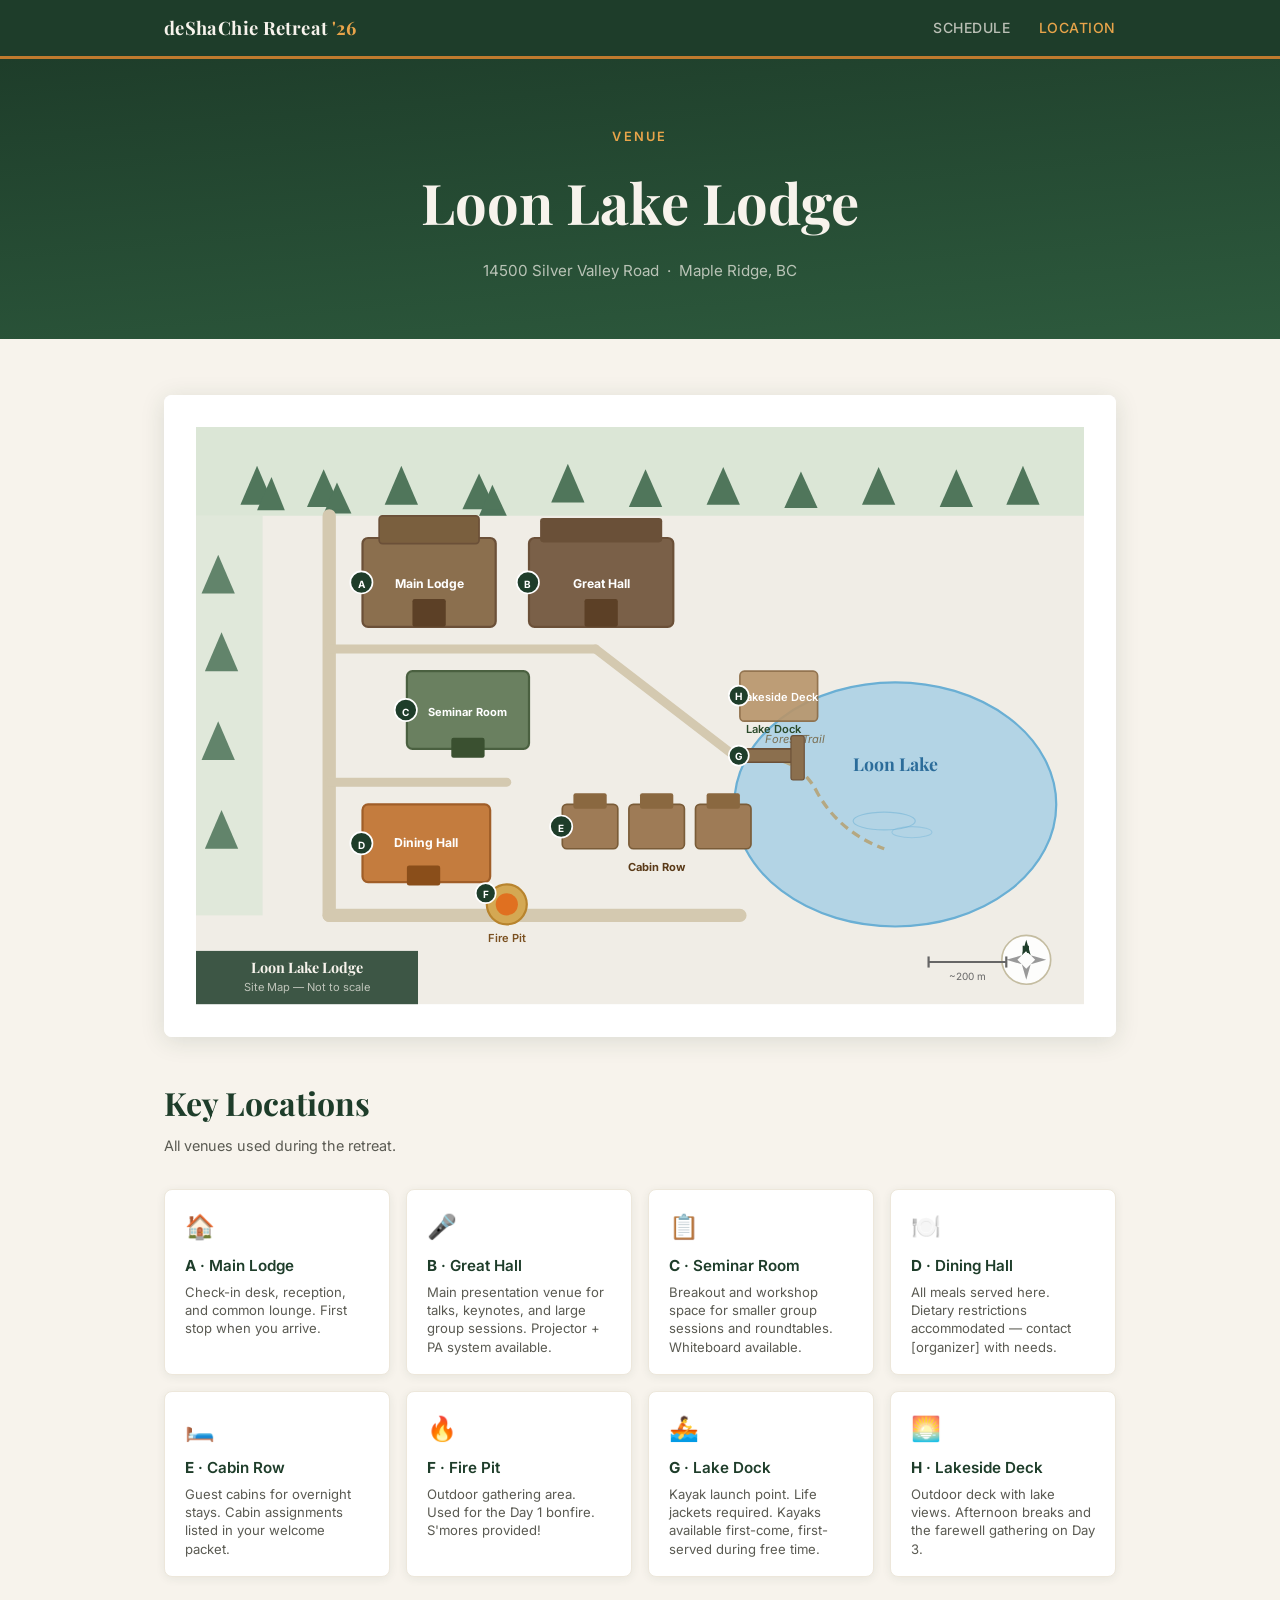
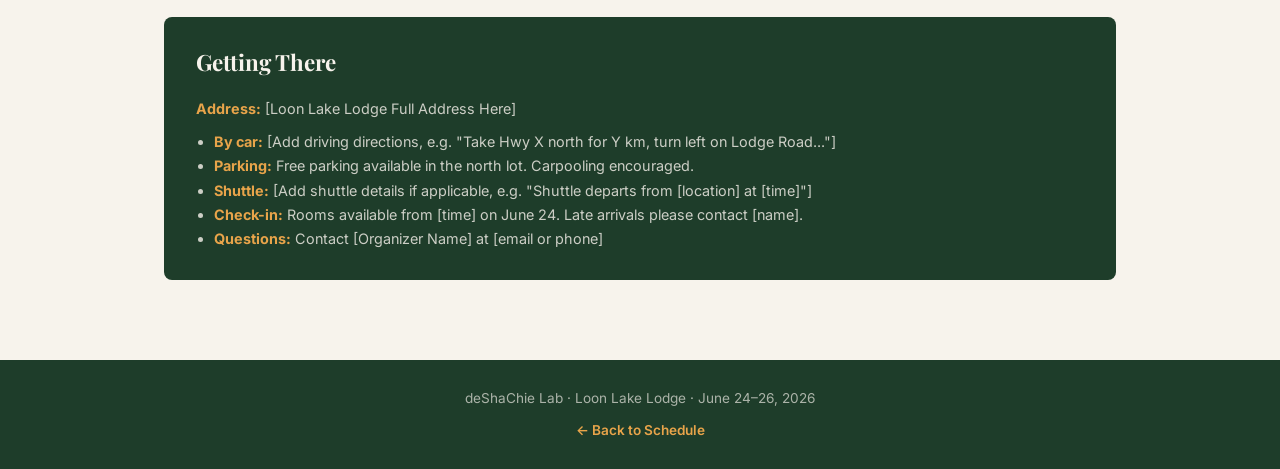
==== map.html @ 25b2634b "update day 1" ====
<!DOCTYPE html>
<html lang="en">
<head>
  <meta charset="UTF-8" />
  <meta name="viewport" content="width=device-width, initial-scale=1.0" />
  <title>Location Map – deShaChie Retreat 2026</title>
  <link rel="stylesheet" href="css/style.css" />
  <link href="https://fonts.googleapis.com/css2?family=Playfair+Display:wght@600;700&family=Inter:wght@400;500;600&display=swap" rel="stylesheet" />
</head>
<body>

  <!-- NAV -->
  <nav class="nav">
    <div class="nav-inner">
      <a href="index.html" class="nav-logo">deShaChie Retreat <span>'26</span></a>
      <div class="nav-links">
        <a href="index.html">Schedule</a>
        <a href="map.html" class="active">Location</a>
      </div>
    </div>
  </nav>

  <!-- HERO -->
  <header class="map-hero">
    <p class="hero-eyebrow">Venue</p>
    <h1>Loon Lake Lodge</h1>
    <p>14500 Silver Valley Road &nbsp;·&nbsp; Maple Ridge, BC</p>
  </header>

  <main class="map-main">

    <!-- ILLUSTRATED SITE MAP -->
    <div class="map-wrap">
      <div class="site-svg-wrap">
        <svg viewBox="0 0 800 520" xmlns="http://www.w3.org/2000/svg" role="img" aria-label="Illustrated site map of Loon Lake Lodge">
          <!-- Background -->
          <rect width="800" height="520" fill="#f0ede6"/>

          <!-- Lake -->
          <ellipse cx="630" cy="340" rx="145" ry="110" fill="#a8d0e6" opacity=".85"/>
          <ellipse cx="630" cy="340" rx="145" ry="110" fill="none" stroke="#6aafd4" stroke-width="2"/>
          <text x="630" y="310" text-anchor="middle" font-family="Playfair Display, serif" font-size="16" fill="#2b6c9a" font-weight="700">Loon Lake</text>
          <!-- Lake ripples -->
          <ellipse cx="620" cy="355" rx="28" ry="8" fill="none" stroke="#6aafd4" stroke-width="1" opacity=".5"/>
          <ellipse cx="645" cy="365" rx="18" ry="5" fill="none" stroke="#6aafd4" stroke-width="1" opacity=".4"/>

          <!-- Forest areas (top and left) -->
          <!-- Top forest -->
          <rect x="0" y="0" width="800" height="80" fill="#c8dfc8" opacity=".5" rx="0"/>
          <!-- Trees along top -->
          <g fill="#2d5a3d" opacity=".8">
            <polygon points="40,70 55,35 70,70"/>
            <polygon points="55,75 68,45 80,75"/>
            <polygon points="100,72 115,38 130,72"/>
            <polygon points="115,78 127,50 140,78"/>
            <polygon points="170,70 185,35 200,70"/>
            <polygon points="240,74 255,42 270,74"/>
            <polygon points="255,80 267,52 280,80"/>
            <polygon points="320,68 335,33 350,68"/>
            <polygon points="390,72 405,38 420,72"/>
            <polygon points="460,70 475,36 490,70"/>
            <polygon points="530,73 545,40 560,73"/>
            <polygon points="600,70 615,36 630,70"/>
            <polygon points="670,72 685,38 700,72"/>
            <polygon points="730,70 745,35 760,70"/>
          </g>

          <!-- Left forest strip -->
          <rect x="0" y="80" width="60" height="360" fill="#c8dfc8" opacity=".4"/>
          <g fill="#2d5a3d" opacity=".7">
            <polygon points="5,150 20,115 35,150"/>
            <polygon points="8,220 23,185 38,220"/>
            <polygon points="5,300 20,265 35,300"/>
            <polygon points="8,380 23,345 38,380"/>
          </g>

          <!-- Paths / roads -->
          <line x1="120" y1="80" x2="120" y2="440" stroke="#d4c9b0" stroke-width="12" stroke-linecap="round"/>
          <line x1="120" y1="440" x2="490" y2="440" stroke="#d4c9b0" stroke-width="12" stroke-linecap="round"/>
          <line x1="120" y1="200" x2="360" y2="200" stroke="#d4c9b0" stroke-width="8" stroke-linecap="round"/>
          <line x1="120" y1="320" x2="280" y2="320" stroke="#d4c9b0" stroke-width="8" stroke-linecap="round"/>
          <line x1="360" y1="200" x2="490" y2="300" stroke="#d4c9b0" stroke-width="8" stroke-linecap="round"/>

          <!-- Trail -->
          <path d="M 490 300 Q 540 290 560 330 Q 580 365 620 380" stroke="#b5a882" stroke-width="3" stroke-dasharray="8,5" fill="none"/>
          <text x="540" y="285" text-anchor="middle" font-family="Inter, sans-serif" font-size="10" fill="#7a6e52" font-style="italic">Forest Trail</text>

          <!-- ── BUILDINGS ─────────────────────────── -->

          <!-- Main Lodge -->
          <rect x="150" y="100" width="120" height="80" rx="5" fill="#8B6F4E" stroke="#6b5038" stroke-width="2"/>
          <rect x="165" y="80" width="90" height="25" rx="3" fill="#7a5f3e" stroke="#6b5038" stroke-width="1.5"/>
          <rect x="195" y="155" width="30" height="25" rx="2" fill="#5c4026"/>
          <text x="210" y="145" text-anchor="middle" font-family="Inter, sans-serif" font-size="11" font-weight="700" fill="#fff">Main Lodge</text>
          <circle cx="149" cy="140" r="10" fill="#1e3d2a" stroke="#fff" stroke-width="1.5"/>
          <text x="149" y="145" text-anchor="middle" font-family="Inter, sans-serif" font-size="9" font-weight="700" fill="#fff">A</text>

          <!-- Great Hall -->
          <rect x="300" y="100" width="130" height="80" rx="5" fill="#7a6048" stroke="#6b5038" stroke-width="2"/>
          <rect x="310" y="82" width="110" height="22" rx="3" fill="#6a5038"/>
          <rect x="350" y="155" width="30" height="25" rx="2" fill="#5c4026"/>
          <text x="365" y="145" text-anchor="middle" font-family="Inter, sans-serif" font-size="11" font-weight="700" fill="#fff">Great Hall</text>
          <circle cx="299" cy="140" r="10" fill="#1e3d2a" stroke="#fff" stroke-width="1.5"/>
          <text x="299" y="145" text-anchor="middle" font-family="Inter, sans-serif" font-size="9" font-weight="700" fill="#fff">B</text>

          <!-- Seminar Room -->
          <rect x="190" y="220" width="110" height="70" rx="5" fill="#6a8060" stroke="#4a6040" stroke-width="2"/>
          <rect x="230" y="280" width="30" height="18" rx="2" fill="#3a5030"/>
          <text x="245" y="260" text-anchor="middle" font-family="Inter, sans-serif" font-size="10" font-weight="700" fill="#fff">Seminar Room</text>
          <circle cx="189" cy="255" r="10" fill="#1e3d2a" stroke="#fff" stroke-width="1.5"/>
          <text x="189" y="260" text-anchor="middle" font-family="Inter, sans-serif" font-size="9" font-weight="700" fill="#fff">C</text>

          <!-- Dining Hall -->
          <rect x="150" y="340" width="115" height="70" rx="5" fill="#c47c3e" stroke="#a05e28" stroke-width="2"/>
          <rect x="190" y="395" width="30" height="18" rx="2" fill="#8a4e1a"/>
          <text x="207" y="378" text-anchor="middle" font-family="Inter, sans-serif" font-size="11" font-weight="700" fill="#fff">Dining Hall</text>
          <circle cx="149" cy="375" r="10" fill="#1e3d2a" stroke="#fff" stroke-width="1.5"/>
          <text x="149" y="380" text-anchor="middle" font-family="Inter, sans-serif" font-size="9" font-weight="700" fill="#fff">D</text>

          <!-- Cabin Row -->
          <g>
            <rect x="330" y="340" width="50" height="40" rx="4" fill="#9e7b56" stroke="#7a5c38" stroke-width="1.5"/>
            <rect x="340" y="330" width="30" height="14" rx="2" fill="#8a6840"/>
            <rect x="390" y="340" width="50" height="40" rx="4" fill="#9e7b56" stroke="#7a5c38" stroke-width="1.5"/>
            <rect x="400" y="330" width="30" height="14" rx="2" fill="#8a6840"/>
            <rect x="450" y="340" width="50" height="40" rx="4" fill="#9e7b56" stroke="#7a5c38" stroke-width="1.5"/>
            <rect x="460" y="330" width="30" height="14" rx="2" fill="#8a6840"/>
            <text x="415" y="400" text-anchor="middle" font-family="Inter, sans-serif" font-size="10" font-weight="700" fill="#5a3a18">Cabin Row</text>
            <circle cx="329" cy="360" r="10" fill="#1e3d2a" stroke="#fff" stroke-width="1.5"/>
            <text x="329" y="365" text-anchor="middle" font-family="Inter, sans-serif" font-size="9" font-weight="700" fill="#fff">E</text>
          </g>

          <!-- Fire Pit -->
          <circle cx="280" cy="430" r="18" fill="#d4a853" stroke="#b8842e" stroke-width="2"/>
          <circle cx="280" cy="430" r="10" fill="#e07020"/>
          <text x="280" y="464" text-anchor="middle" font-family="Inter, sans-serif" font-size="10" font-weight="600" fill="#7a5020">Fire Pit</text>
          <circle cx="261" cy="420" r="9" fill="#1e3d2a" stroke="#fff" stroke-width="1.5"/>
          <text x="261" y="424" text-anchor="middle" font-family="Inter, sans-serif" font-size="9" font-weight="700" fill="#fff">F</text>

          <!-- Lake Dock -->
          <rect x="490" y="290" width="55" height="12" rx="3" fill="#8B6F4E" stroke="#6b5038" stroke-width="1.5"/>
          <rect x="536" y="278" width="12" height="40" rx="2" fill="#8B6F4E" stroke="#6b5038" stroke-width="1"/>
          <text x="520" y="276" text-anchor="middle" font-family="Inter, sans-serif" font-size="10" font-weight="600" fill="#2b4a2a">Lake Dock</text>
          <circle cx="489" cy="296" r="9" fill="#1e3d2a" stroke="#fff" stroke-width="1.5"/>
          <text x="489" y="300" text-anchor="middle" font-family="Inter, sans-serif" font-size="9" font-weight="700" fill="#fff">G</text>

          <!-- Lakeside Deck -->
          <rect x="490" y="220" width="70" height="45" rx="4" fill="#b8956a" stroke="#8a6840" stroke-width="1.5" opacity=".9"/>
          <text x="525" y="247" text-anchor="middle" font-family="Inter, sans-serif" font-size="10" font-weight="600" fill="#fff">Lakeside Deck</text>
          <circle cx="489" cy="242" r="9" fill="#1e3d2a" stroke="#fff" stroke-width="1.5"/>
          <text x="489" y="246" text-anchor="middle" font-family="Inter, sans-serif" font-size="9" font-weight="700" fill="#fff">H</text>

          <!-- Compass rose -->
          <g transform="translate(748, 480)">
            <circle cx="0" cy="0" r="22" fill="#fff" stroke="#c0b89a" stroke-width="1.5" opacity=".9"/>
            <polygon points="0,-18 4,-4 0,-8 -4,-4" fill="#1e3d2a"/>
            <polygon points="0,18 4,4 0,8 -4,4" fill="#999"/>
            <polygon points="-18,0 -4,-4 -8,0 -4,4" fill="#999"/>
            <polygon points="18,0 4,-4 8,0 4,4" fill="#999"/>
            <text x="0" y="-6" text-anchor="middle" font-family="Inter,sans-serif" font-size="9" font-weight="700" fill="#1e3d2a">N</text>
          </g>

          <!-- Scale bar -->
          <line x1="660" y1="482" x2="730" y2="482" stroke="#666" stroke-width="2"/>
          <line x1="660" y1="477" x2="660" y2="487" stroke="#666" stroke-width="2"/>
          <line x1="730" y1="477" x2="730" y2="487" stroke="#666" stroke-width="2"/>
          <text x="695" y="498" text-anchor="middle" font-family="Inter,sans-serif" font-size="9" fill="#666">~200 m</text>

          <!-- Map title -->
          <rect x="0" y="472" width="200" height="48" fill="#1e3d2a" opacity=".85"/>
          <text x="100" y="492" text-anchor="middle" font-family="Playfair Display,serif" font-size="13" font-weight="700" fill="#f7f3ec">Loon Lake Lodge</text>
          <text x="100" y="508" text-anchor="middle" font-family="Inter,sans-serif" font-size="10" fill="rgba(247,243,236,.7)">Site Map — Not to scale</text>
        </svg>
      </div>
    </div>

    <!-- LOCATION KEY -->
    <h2 class="section-title" style="margin-top:40px;">Key Locations</h2>
    <p class="section-sub">All venues used during the retreat.</p>

    <div class="location-grid">
      <div class="location-card">
        <div class="loc-icon">🏠</div>
        <div class="loc-name"><strong>A</strong> · Main Lodge</div>
        <div class="loc-desc">Check-in desk, reception, and common lounge. First stop when you arrive.</div>
      </div>
      <div class="location-card">
        <div class="loc-icon">🎤</div>
        <div class="loc-name"><strong>B</strong> · Great Hall</div>
        <div class="loc-desc">Main presentation venue for talks, keynotes, and large group sessions. Projector + PA system available.</div>
      </div>
      <div class="location-card">
        <div class="loc-icon">📋</div>
        <div class="loc-name"><strong>C</strong> · Seminar Room</div>
        <div class="loc-desc">Breakout and workshop space for smaller group sessions and roundtables. Whiteboard available.</div>
      </div>
      <div class="location-card">
        <div class="loc-icon">🍽️</div>
        <div class="loc-name"><strong>D</strong> · Dining Hall</div>
        <div class="loc-desc">All meals served here. Dietary restrictions accommodated — contact [organizer] with needs.</div>
      </div>
      <div class="location-card">
        <div class="loc-icon">🛏️</div>
        <div class="loc-name"><strong>E</strong> · Cabin Row</div>
        <div class="loc-desc">Guest cabins for overnight stays. Cabin assignments listed in your welcome packet.</div>
      </div>
      <div class="location-card">
        <div class="loc-icon">🔥</div>
        <div class="loc-name"><strong>F</strong> · Fire Pit</div>
        <div class="loc-desc">Outdoor gathering area. Used for the Day 1 bonfire. S'mores provided!</div>
      </div>
      <div class="location-card">
        <div class="loc-icon">🚣</div>
        <div class="loc-name"><strong>G</strong> · Lake Dock</div>
        <div class="loc-desc">Kayak launch point. Life jackets required. Kayaks available first-come, first-served during free time.</div>
      </div>
      <div class="location-card">
        <div class="loc-icon">🌅</div>
        <div class="loc-name"><strong>H</strong> · Lakeside Deck</div>
        <div class="loc-desc">Outdoor deck with lake views. Afternoon breaks and the farewell gathering on Day 3.</div>
      </div>
    </div>

    <!-- DIRECTIONS -->
    <div class="map-directions">
      <h2>Getting There</h2>
      <p><strong>Address:</strong> [Loon Lake Lodge Full Address Here]</p>
      <ul>
        <li><strong>By car:</strong> [Add driving directions, e.g. "Take Hwy X north for Y km, turn left on Lodge Road..."]</li>
        <li><strong>Parking:</strong> Free parking available in the north lot. Carpooling encouraged.</li>
        <li><strong>Shuttle:</strong> [Add shuttle details if applicable, e.g. "Shuttle departs from [location] at [time]"]</li>
        <li><strong>Check-in:</strong> Rooms available from [time] on June 24. Late arrivals please contact [name].</li>
        <li><strong>Questions:</strong> Contact [Organizer Name] at [email or phone]</li>
      </ul>
    </div>

  </main>

  <footer class="footer">
    <p>deShaChie Lab · Loon Lake Lodge · June 24–26, 2026</p>
    <a href="index.html">← Back to Schedule</a>
  </footer>

</body>
</html>
---- css/style.css ----
/* ─── TOKENS ─────────────────────────────────────────────── */
:root {
  --pine:      #1e3d2a;
  --pine-mid:  #2d5a3d;
  --pine-light:#3a7055;
  --cream:     #f7f3ec;
  --cream-dark:#ede7db;
  --amber:     #c07a2e;
  --amber-light:#e8a44a;
  --text:      #1a1a18;
  --text-muted:#5a5a52;
  --white:     #ffffff;
  --radius:    8px;
  --shadow:    0 4px 24px rgba(30,61,42,.13);
}

/* ─── RESET ──────────────────────────────────────────────── */
*, *::before, *::after { box-sizing: border-box; margin: 0; padding: 0; }
html { scroll-behavior: smooth; }
body {
  font-family: 'Inter', system-ui, sans-serif;
  background: var(--cream);
  color: var(--text);
  line-height: 1.6;
}
a { color: inherit; text-decoration: none; }

/* ─── NAV ────────────────────────────────────────────────── */
.nav {
  position: sticky; top: 0; z-index: 100;
  background: var(--pine);
  border-bottom: 3px solid var(--amber);
}
.nav-inner {
  max-width: 1000px; margin: 0 auto;
  padding: 0 24px;
  display: flex; align-items: center; justify-content: space-between;
  height: 56px;
}
.nav-logo {
  font-family: 'Playfair Display', Georgia, serif;
  font-size: 1.15rem; font-weight: 700;
  color: var(--cream);
  letter-spacing: .02em;
}
.nav-logo span { color: var(--amber-light); }
.nav-links { display: flex; gap: 28px; }
.nav-links a {
  color: rgba(247,243,236,.72);
  font-size: .875rem; font-weight: 500;
  letter-spacing: .04em; text-transform: uppercase;
  transition: color .2s;
}
.nav-links a:hover, .nav-links a.active { color: var(--amber-light); }

/* ─── HERO ───────────────────────────────────────────────── */
.hero {
  background: linear-gradient(175deg, var(--pine) 0%, var(--pine-mid) 60%, #2a4e36 100%);
  padding: 0 0 56px;
  overflow: hidden;
  position: relative;
}
.pine-row {
  display: flex; align-items: flex-end; justify-content: center;
  gap: 6px; padding-top: 32px; margin-bottom: -12px;
}
.pine { width: 52px; height: 80px; }
.pine--tall { height: 100px; width: 44px; }
.pine--short { height: 62px; }

.hero-text { text-align: center; padding: 36px 24px 0; }
.hero-eyebrow {
  font-size: .8rem; font-weight: 600;
  letter-spacing: .18em; text-transform: uppercase;
  color: var(--amber-light); margin-bottom: 10px;
}
.hero-title {
  font-family: 'Playfair Display', Georgia, serif;
  font-size: clamp(3rem, 8vw, 5.5rem);
  font-weight: 700; color: var(--cream);
  line-height: 1.05; letter-spacing: -.01em;
}
.hero-meta {
  margin-top: 16px;
  font-size: .95rem; color: rgba(247,243,236,.7);
  letter-spacing: .05em;
}

/* ─── MAIN ───────────────────────────────────────────────── */
.main { max-width: 1000px; margin: 0 auto; padding: 56px 24px 80px; }

.section-title {
  font-family: 'Playfair Display', Georgia, serif;
  font-size: 2rem; font-weight: 700;
  color: var(--pine); margin-bottom: 6px;
}
.section-sub { font-size: .9rem; color: var(--text-muted); margin-bottom: 32px; }

/* ─── TABS ───────────────────────────────────────────────── */
.day-tabs {
  display: flex; gap: 4px; margin-bottom: 0;
  border-bottom: 2px solid var(--cream-dark);
}
.tab {
  background: none; border: none; cursor: pointer;
  padding: 12px 28px;
  display: flex; flex-direction: column; align-items: center; gap: 2px;
  border-bottom: 3px solid transparent;
  margin-bottom: -2px;
  transition: background .15s, border-color .15s;
  border-radius: var(--radius) var(--radius) 0 0;
}
.tab:hover { background: var(--cream-dark); }
.tab.active {
  border-bottom-color: var(--pine-mid);
  background: var(--white);
}
.tab-day { font-weight: 600; font-size: .95rem; color: var(--pine); }
.tab-date { font-size: .78rem; color: var(--text-muted); }

/* ─── SCHEDULE TABLE ─────────────────────────────────────── */
.schedule-panel { display: none; }
.schedule-panel.active { display: block; }

.schedule-table {
  width: 100%; border-collapse: collapse;
  background: var(--white);
  border-radius: 0 var(--radius) var(--radius) var(--radius);
  overflow: hidden;
  box-shadow: var(--shadow);
}
.schedule-table thead tr {
  background: var(--pine);
  color: var(--cream);
}
.schedule-table th {
  padding: 13px 18px;
  font-size: .78rem; font-weight: 600;
  letter-spacing: .08em; text-transform: uppercase;
  text-align: left;
}
.schedule-table td {
  padding: 14px 18px;
  font-size: .9rem;
  border-bottom: 1px solid var(--cream-dark);
  vertical-align: middle;
}
.schedule-table tr:last-child td { border-bottom: none; }

.row-clickable {
  cursor: pointer;
  transition: background .15s;
}
.row-clickable:hover { background: #f0ede6; }
.row-clickable:hover .session { color: var(--pine-mid); }

.row-break td { background: #f7f5f0; color: var(--text-muted); }
.row-break .session { font-style: italic; }

.time { color: var(--text-muted); white-space: nowrap; font-size: .84rem; min-width: 170px; }
.session { font-weight: 500; display: flex; align-items: center; gap: 8px; flex-wrap: wrap; }
.loc { color: var(--text-muted); font-size: .85rem; white-space: nowrap; }

/* ─── TAGS ───────────────────────────────────────────────── */
.tag {
  display: inline-block;
  padding: 2px 8px; border-radius: 4px;
  font-size: .7rem; font-weight: 600;
  letter-spacing: .05em; text-transform: uppercase;
  white-space: nowrap;
}
.tag--talk     { background: #dbeafe; color: #1e40af; }
.tag--workshop { background: #ede9fe; color: #5b21b6; }
.tag--activity { background: #dcfce7; color: #166534; }
.tag--social   { background: #fef3c7; color: #92400e; }
.tag--break    { background: #f3f4f6; color: #6b7280; }
.tag--arrival  { background: #fee2e2; color: #991b1b; }
.tag--welcome  { background: #fce7f3; color: #9d174d; }

/* ─── MODAL ──────────────────────────────────────────────── */
.modal-overlay {
  display: none;
  position: fixed; inset: 0; z-index: 200;
  background: rgba(20,40,28,.55);
  backdrop-filter: blur(3px);
  align-items: center; justify-content: center;
  padding: 24px;
}
.modal-overlay.open { display: flex; }
.modal-box {
  background: var(--white);
  border-radius: 12px;
  max-width: 540px; width: 100%;
  padding: 36px 36px 32px;
  position: relative;
  box-shadow: 0 12px 48px rgba(0,0,0,.22);
  border-top: 4px solid var(--amber);
  animation: modal-in .18s ease;
}
@keyframes modal-in {
  from { transform: translateY(12px); opacity: 0; }
  to   { transform: translateY(0);    opacity: 1; }
}
.modal-close {
  position: absolute; top: 16px; right: 18px;
  background: none; border: none; cursor: pointer;
  font-size: 1.6rem; color: var(--text-muted);
  line-height: 1; padding: 4px;
  transition: color .15s;
}
.modal-close:hover { color: var(--text); }
.modal-time {
  font-size: .8rem; color: var(--text-muted);
  letter-spacing: .05em; margin-bottom: 8px;
}
.modal-title {
  font-family: 'Playfair Display', Georgia, serif;
  font-size: 1.5rem; font-weight: 700;
  color: var(--pine); margin-bottom: 6px; line-height: 1.2;
}
.modal-loc {
  font-size: .85rem; color: var(--amber);
  font-weight: 600; margin-bottom: 18px;
}
.modal-body { font-size: .9rem; line-height: 1.7; color: var(--text); }
.modal-body p { margin-bottom: 10px; }
.modal-body ul { padding-left: 18px; }
.modal-body ul li { margin-bottom: 4px; }
.modal-body strong { color: var(--pine); }

/* ─── FOOTER ─────────────────────────────────────────────── */
.footer {
  background: var(--pine);
  color: rgba(247,243,236,.65);
  text-align: center;
  padding: 28px 24px;
  font-size: .85rem;
  display: flex; flex-direction: column; align-items: center; gap: 10px;
}
.footer a { color: var(--amber-light); font-weight: 600; }
.footer a:hover { text-decoration: underline; }

/* ─── MAP PAGE ───────────────────────────────────────────── */
.map-hero {
  background: linear-gradient(175deg, var(--pine) 0%, var(--pine-mid) 100%);
  padding: 56px 24px;
  text-align: center;
}
.map-hero .hero-eyebrow { color: var(--amber-light); font-size: .8rem; font-weight: 600; letter-spacing: .18em; text-transform: uppercase; margin-bottom: 10px; }
.map-hero h1 {
  font-family: 'Playfair Display', Georgia, serif;
  font-size: clamp(2rem, 6vw, 3.5rem);
  font-weight: 700; color: var(--cream);
}
.map-hero p { margin-top: 12px; color: rgba(247,243,236,.7); font-size: .95rem; }

.map-main { max-width: 1000px; margin: 0 auto; padding: 56px 24px 80px; }

.map-wrap {
  background: var(--white);
  border-radius: var(--radius);
  box-shadow: var(--shadow);
  overflow: hidden;
}

.site-svg-wrap {
  padding: 32px;
  background: var(--white);
}
.site-svg-wrap svg { width: 100%; height: auto; display: block; }

.location-grid {
  display: grid;
  grid-template-columns: repeat(auto-fill, minmax(200px, 1fr));
  gap: 16px;
  margin-top: 32px;
}
.location-card {
  background: var(--white);
  border: 1.5px solid var(--cream-dark);
  border-radius: var(--radius);
  padding: 18px 20px;
  box-shadow: 0 2px 10px rgba(30,61,42,.07);
}
.location-card .loc-icon { font-size: 1.5rem; margin-bottom: 8px; }
.location-card .loc-name { font-weight: 600; font-size: .95rem; color: var(--pine); margin-bottom: 4px; }
.location-card .loc-desc { font-size: .82rem; color: var(--text-muted); line-height: 1.4; }

.map-directions {
  margin-top: 40px;
  background: var(--pine);
  border-radius: var(--radius);
  padding: 28px 32px;
  color: var(--cream);
}
.map-directions h2 {
  font-family: 'Playfair Display', Georgia, serif;
  font-size: 1.4rem; margin-bottom: 16px; color: var(--cream);
}
.map-directions p, .map-directions li { font-size: .9rem; color: rgba(247,243,236,.8); line-height: 1.7; }
.map-directions ul { padding-left: 18px; margin-top: 8px; }
.map-directions strong { color: var(--amber-light); }

/* ─── RESPONSIVE ─────────────────────────────────────────── */
@media (max-width: 640px) {
  .nav-inner { padding: 0 16px; }
  .main { padding: 36px 16px 60px; }
  .day-tabs { gap: 2px; }
  .tab { padding: 10px 16px; }
  .schedule-table th:last-child,
  .schedule-table td:last-child { display: none; }
  .modal-box { padding: 28px 22px 24px; }
  .site-svg-wrap { padding: 16px; }
  .map-main { padding: 36px 16px 60px; }
}
@media (prefers-reduced-motion: reduce) {
  .modal-box { animation: none; }
}
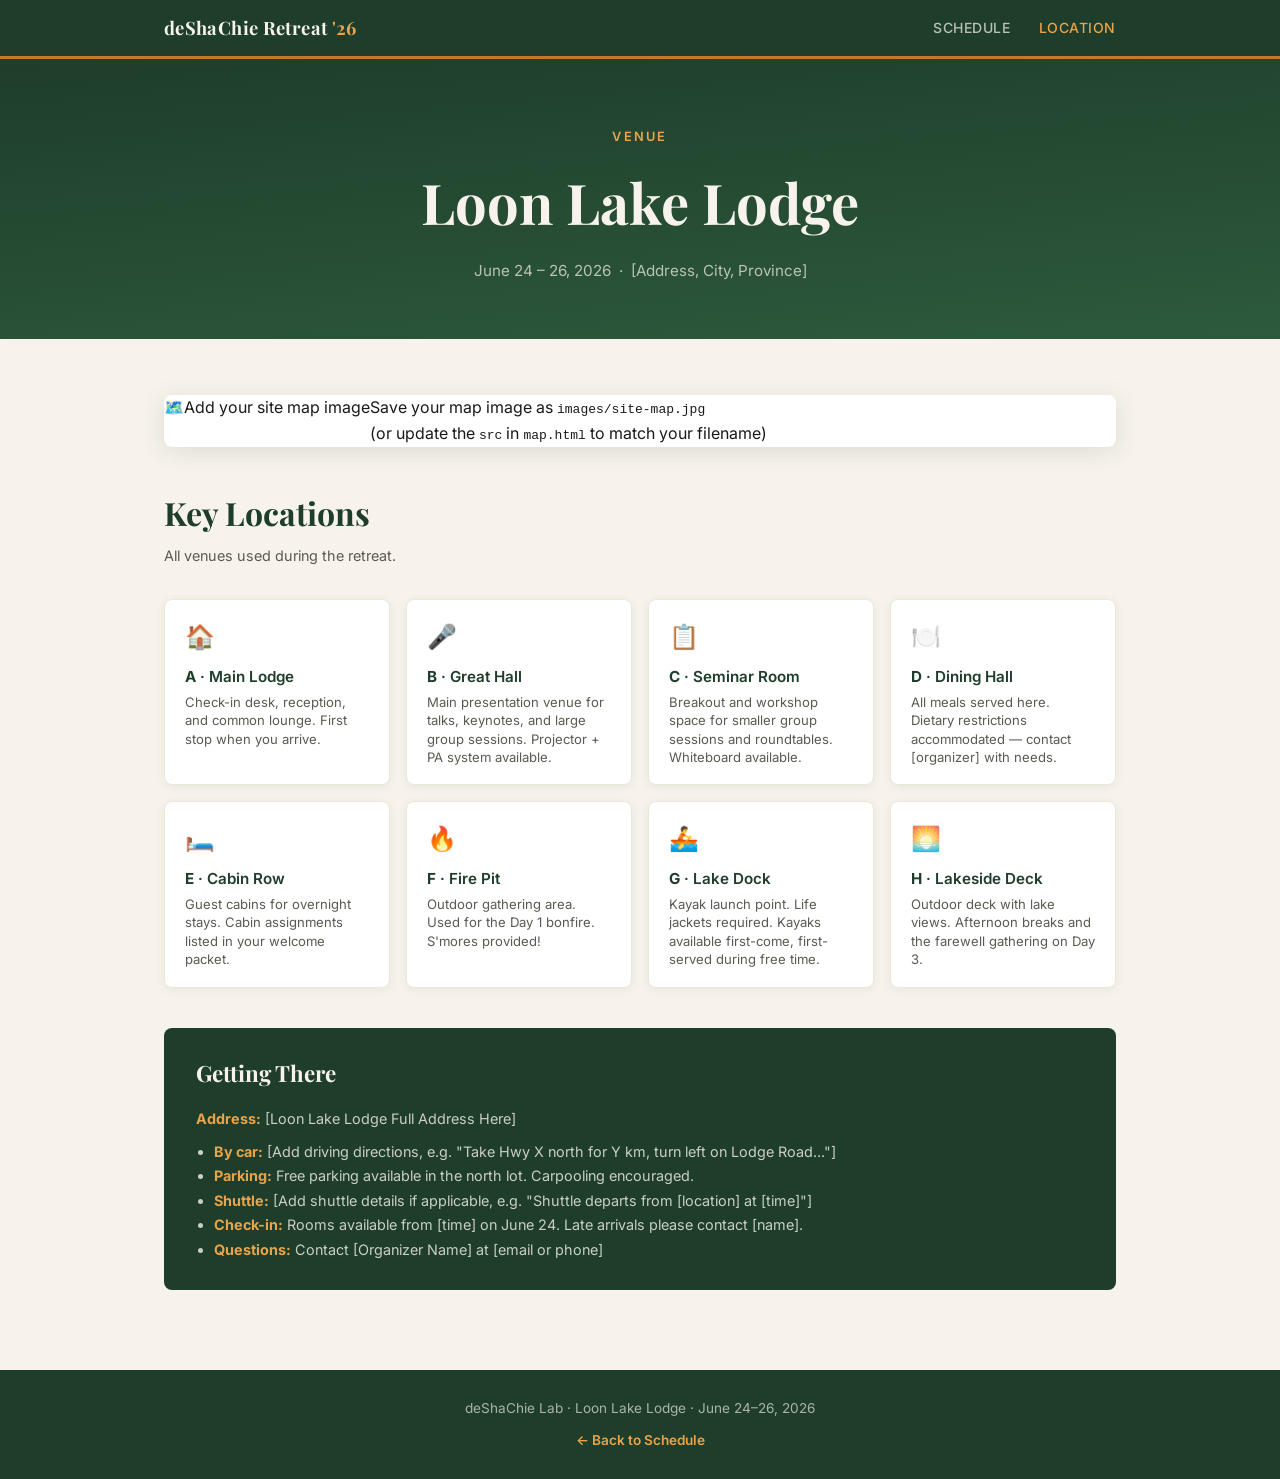
==== commit afc23a87: "replace map" ====
--- a/map.html
+++ b/map.html
@@ -24,153 +24,21 @@
   <header class="map-hero">
     <p class="hero-eyebrow">Venue</p>
     <h1>Loon Lake Lodge</h1>
-    <p>14500 Silver Valley Road &nbsp;·&nbsp; Maple Ridge, BC</p>
+    <p>June 24 – 26, 2026 &nbsp;·&nbsp; [Address, City, Province]</p>
   </header>
 
   <main class="map-main">
 
-    <!-- ILLUSTRATED SITE MAP -->
+    <!-- SITE MAP IMAGE -->
     <div class="map-wrap">
-      <div class="site-svg-wrap">
-        <svg viewBox="0 0 800 520" xmlns="http://www.w3.org/2000/svg" role="img" aria-label="Illustrated site map of Loon Lake Lodge">
-          <!-- Background -->
-          <rect width="800" height="520" fill="#f0ede6"/>
-
-          <!-- Lake -->
-          <ellipse cx="630" cy="340" rx="145" ry="110" fill="#a8d0e6" opacity=".85"/>
-          <ellipse cx="630" cy="340" rx="145" ry="110" fill="none" stroke="#6aafd4" stroke-width="2"/>
-          <text x="630" y="310" text-anchor="middle" font-family="Playfair Display, serif" font-size="16" fill="#2b6c9a" font-weight="700">Loon Lake</text>
-          <!-- Lake ripples -->
-          <ellipse cx="620" cy="355" rx="28" ry="8" fill="none" stroke="#6aafd4" stroke-width="1" opacity=".5"/>
-          <ellipse cx="645" cy="365" rx="18" ry="5" fill="none" stroke="#6aafd4" stroke-width="1" opacity=".4"/>
-
-          <!-- Forest areas (top and left) -->
-          <!-- Top forest -->
-          <rect x="0" y="0" width="800" height="80" fill="#c8dfc8" opacity=".5" rx="0"/>
-          <!-- Trees along top -->
-          <g fill="#2d5a3d" opacity=".8">
-            <polygon points="40,70 55,35 70,70"/>
-            <polygon points="55,75 68,45 80,75"/>
-            <polygon points="100,72 115,38 130,72"/>
-            <polygon points="115,78 127,50 140,78"/>
-            <polygon points="170,70 185,35 200,70"/>
-            <polygon points="240,74 255,42 270,74"/>
-            <polygon points="255,80 267,52 280,80"/>
-            <polygon points="320,68 335,33 350,68"/>
-            <polygon points="390,72 405,38 420,72"/>
-            <polygon points="460,70 475,36 490,70"/>
-            <polygon points="530,73 545,40 560,73"/>
-            <polygon points="600,70 615,36 630,70"/>
-            <polygon points="670,72 685,38 700,72"/>
-            <polygon points="730,70 745,35 760,70"/>
-          </g>
-
-          <!-- Left forest strip -->
-          <rect x="0" y="80" width="60" height="360" fill="#c8dfc8" opacity=".4"/>
-          <g fill="#2d5a3d" opacity=".7">
-            <polygon points="5,150 20,115 35,150"/>
-            <polygon points="8,220 23,185 38,220"/>
-            <polygon points="5,300 20,265 35,300"/>
-            <polygon points="8,380 23,345 38,380"/>
-          </g>
-
-          <!-- Paths / roads -->
-          <line x1="120" y1="80" x2="120" y2="440" stroke="#d4c9b0" stroke-width="12" stroke-linecap="round"/>
-          <line x1="120" y1="440" x2="490" y2="440" stroke="#d4c9b0" stroke-width="12" stroke-linecap="round"/>
-          <line x1="120" y1="200" x2="360" y2="200" stroke="#d4c9b0" stroke-width="8" stroke-linecap="round"/>
-          <line x1="120" y1="320" x2="280" y2="320" stroke="#d4c9b0" stroke-width="8" stroke-linecap="round"/>
-          <line x1="360" y1="200" x2="490" y2="300" stroke="#d4c9b0" stroke-width="8" stroke-linecap="round"/>
-
-          <!-- Trail -->
-          <path d="M 490 300 Q 540 290 560 330 Q 580 365 620 380" stroke="#b5a882" stroke-width="3" stroke-dasharray="8,5" fill="none"/>
-          <text x="540" y="285" text-anchor="middle" font-family="Inter, sans-serif" font-size="10" fill="#7a6e52" font-style="italic">Forest Trail</text>
-
-          <!-- ── BUILDINGS ─────────────────────────── -->
-
-          <!-- Main Lodge -->
-          <rect x="150" y="100" width="120" height="80" rx="5" fill="#8B6F4E" stroke="#6b5038" stroke-width="2"/>
-          <rect x="165" y="80" width="90" height="25" rx="3" fill="#7a5f3e" stroke="#6b5038" stroke-width="1.5"/>
-          <rect x="195" y="155" width="30" height="25" rx="2" fill="#5c4026"/>
-          <text x="210" y="145" text-anchor="middle" font-family="Inter, sans-serif" font-size="11" font-weight="700" fill="#fff">Main Lodge</text>
-          <circle cx="149" cy="140" r="10" fill="#1e3d2a" stroke="#fff" stroke-width="1.5"/>
-          <text x="149" y="145" text-anchor="middle" font-family="Inter, sans-serif" font-size="9" font-weight="700" fill="#fff">A</text>
-
-          <!-- Great Hall -->
-          <rect x="300" y="100" width="130" height="80" rx="5" fill="#7a6048" stroke="#6b5038" stroke-width="2"/>
-          <rect x="310" y="82" width="110" height="22" rx="3" fill="#6a5038"/>
-          <rect x="350" y="155" width="30" height="25" rx="2" fill="#5c4026"/>
-          <text x="365" y="145" text-anchor="middle" font-family="Inter, sans-serif" font-size="11" font-weight="700" fill="#fff">Great Hall</text>
-          <circle cx="299" cy="140" r="10" fill="#1e3d2a" stroke="#fff" stroke-width="1.5"/>
-          <text x="299" y="145" text-anchor="middle" font-family="Inter, sans-serif" font-size="9" font-weight="700" fill="#fff">B</text>
-
-          <!-- Seminar Room -->
-          <rect x="190" y="220" width="110" height="70" rx="5" fill="#6a8060" stroke="#4a6040" stroke-width="2"/>
-          <rect x="230" y="280" width="30" height="18" rx="2" fill="#3a5030"/>
-          <text x="245" y="260" text-anchor="middle" font-family="Inter, sans-serif" font-size="10" font-weight="700" fill="#fff">Seminar Room</text>
-          <circle cx="189" cy="255" r="10" fill="#1e3d2a" stroke="#fff" stroke-width="1.5"/>
-          <text x="189" y="260" text-anchor="middle" font-family="Inter, sans-serif" font-size="9" font-weight="700" fill="#fff">C</text>
-
-          <!-- Dining Hall -->
-          <rect x="150" y="340" width="115" height="70" rx="5" fill="#c47c3e" stroke="#a05e28" stroke-width="2"/>
-          <rect x="190" y="395" width="30" height="18" rx="2" fill="#8a4e1a"/>
-          <text x="207" y="378" text-anchor="middle" font-family="Inter, sans-serif" font-size="11" font-weight="700" fill="#fff">Dining Hall</text>
-          <circle cx="149" cy="375" r="10" fill="#1e3d2a" stroke="#fff" stroke-width="1.5"/>
-          <text x="149" y="380" text-anchor="middle" font-family="Inter, sans-serif" font-size="9" font-weight="700" fill="#fff">D</text>
-
-          <!-- Cabin Row -->
-          <g>
-            <rect x="330" y="340" width="50" height="40" rx="4" fill="#9e7b56" stroke="#7a5c38" stroke-width="1.5"/>
-            <rect x="340" y="330" width="30" height="14" rx="2" fill="#8a6840"/>
-            <rect x="390" y="340" width="50" height="40" rx="4" fill="#9e7b56" stroke="#7a5c38" stroke-width="1.5"/>
-            <rect x="400" y="330" width="30" height="14" rx="2" fill="#8a6840"/>
-            <rect x="450" y="340" width="50" height="40" rx="4" fill="#9e7b56" stroke="#7a5c38" stroke-width="1.5"/>
-            <rect x="460" y="330" width="30" height="14" rx="2" fill="#8a6840"/>
-            <text x="415" y="400" text-anchor="middle" font-family="Inter, sans-serif" font-size="10" font-weight="700" fill="#5a3a18">Cabin Row</text>
-            <circle cx="329" cy="360" r="10" fill="#1e3d2a" stroke="#fff" stroke-width="1.5"/>
-            <text x="329" y="365" text-anchor="middle" font-family="Inter, sans-serif" font-size="9" font-weight="700" fill="#fff">E</text>
-          </g>
-
-          <!-- Fire Pit -->
-          <circle cx="280" cy="430" r="18" fill="#d4a853" stroke="#b8842e" stroke-width="2"/>
-          <circle cx="280" cy="430" r="10" fill="#e07020"/>
-          <text x="280" y="464" text-anchor="middle" font-family="Inter, sans-serif" font-size="10" font-weight="600" fill="#7a5020">Fire Pit</text>
-          <circle cx="261" cy="420" r="9" fill="#1e3d2a" stroke="#fff" stroke-width="1.5"/>
-          <text x="261" y="424" text-anchor="middle" font-family="Inter, sans-serif" font-size="9" font-weight="700" fill="#fff">F</text>
-
-          <!-- Lake Dock -->
-          <rect x="490" y="290" width="55" height="12" rx="3" fill="#8B6F4E" stroke="#6b5038" stroke-width="1.5"/>
-          <rect x="536" y="278" width="12" height="40" rx="2" fill="#8B6F4E" stroke="#6b5038" stroke-width="1"/>
-          <text x="520" y="276" text-anchor="middle" font-family="Inter, sans-serif" font-size="10" font-weight="600" fill="#2b4a2a">Lake Dock</text>
-          <circle cx="489" cy="296" r="9" fill="#1e3d2a" stroke="#fff" stroke-width="1.5"/>
-          <text x="489" y="300" text-anchor="middle" font-family="Inter, sans-serif" font-size="9" font-weight="700" fill="#fff">G</text>
-
-          <!-- Lakeside Deck -->
-          <rect x="490" y="220" width="70" height="45" rx="4" fill="#b8956a" stroke="#8a6840" stroke-width="1.5" opacity=".9"/>
-          <text x="525" y="247" text-anchor="middle" font-family="Inter, sans-serif" font-size="10" font-weight="600" fill="#fff">Lakeside Deck</text>
-          <circle cx="489" cy="242" r="9" fill="#1e3d2a" stroke="#fff" stroke-width="1.5"/>
-          <text x="489" y="246" text-anchor="middle" font-family="Inter, sans-serif" font-size="9" font-weight="700" fill="#fff">H</text>
-
-          <!-- Compass rose -->
-          <g transform="translate(748, 480)">
-            <circle cx="0" cy="0" r="22" fill="#fff" stroke="#c0b89a" stroke-width="1.5" opacity=".9"/>
-            <polygon points="0,-18 4,-4 0,-8 -4,-4" fill="#1e3d2a"/>
-            <polygon points="0,18 4,4 0,8 -4,4" fill="#999"/>
-            <polygon points="-18,0 -4,-4 -8,0 -4,4" fill="#999"/>
-            <polygon points="18,0 4,-4 8,0 4,4" fill="#999"/>
-            <text x="0" y="-6" text-anchor="middle" font-family="Inter,sans-serif" font-size="9" font-weight="700" fill="#1e3d2a">N</text>
-          </g>
-
-          <!-- Scale bar -->
-          <line x1="660" y1="482" x2="730" y2="482" stroke="#666" stroke-width="2"/>
-          <line x1="660" y1="477" x2="660" y2="487" stroke="#666" stroke-width="2"/>
-          <line x1="730" y1="477" x2="730" y2="487" stroke="#666" stroke-width="2"/>
-          <text x="695" y="498" text-anchor="middle" font-family="Inter,sans-serif" font-size="9" fill="#666">~200 m</text>
-
-          <!-- Map title -->
-          <rect x="0" y="472" width="200" height="48" fill="#1e3d2a" opacity=".85"/>
-          <text x="100" y="492" text-anchor="middle" font-family="Playfair Display,serif" font-size="13" font-weight="700" fill="#f7f3ec">Loon Lake Lodge</text>
-          <text x="100" y="508" text-anchor="middle" font-family="Inter,sans-serif" font-size="10" fill="rgba(247,243,236,.7)">Site Map — Not to scale</text>
-        </svg>
+      <div class="site-image-wrap">
+        <!-- Replace "images/site-map.jpg" with your own map image filename -->
+        <img src="images/site-map.jpg" alt="Site map of Loon Lake Lodge" class="site-image" style="display:none" onerror="this.style.display='none'; document.getElementById('map-placeholder').style.display='flex';" onload="this.style.display='block'; document.getElementById('map-placeholder').style.display='none';">
+        <div id="map-placeholder" class="map-placeholder">
+          <div class="map-placeholder-icon">🗺️</div>
+          <p class="map-placeholder-title">Add your site map image</p>
+          <p class="map-placeholder-text">Save your map image as <code>images/site-map.jpg</code><br>(or update the <code>src</code> in <code>map.html</code> to match your filename)</p>
+        </div>
       </div>
     </div>
 
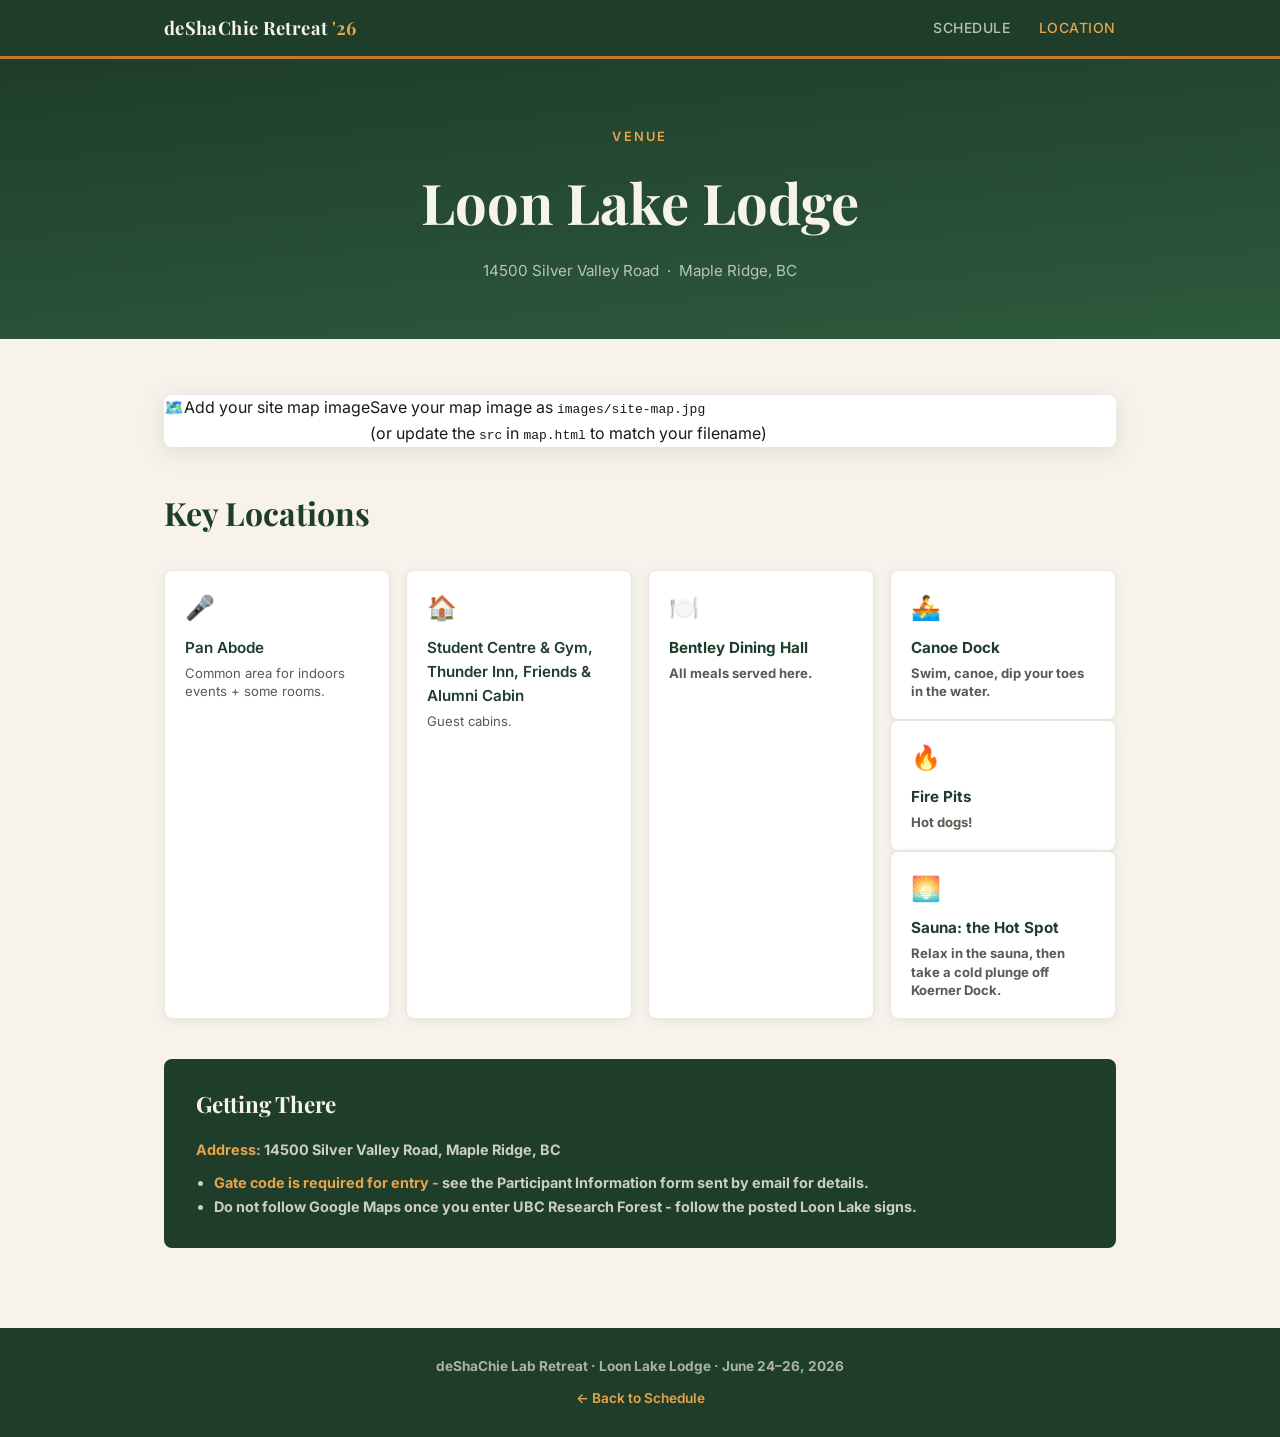
==== commit f0905d78: "update map and index" ====
--- a/map.html
+++ b/map.html
@@ -24,7 +24,7 @@
   <header class="map-hero">
     <p class="hero-eyebrow">Venue</p>
     <h1>Loon Lake Lodge</h1>
-    <p>June 24 – 26, 2026 &nbsp;·&nbsp; [Address, City, Province]</p>
+    <p>14500 Silver Valley Road &nbsp;·&nbsp; Maple Ridge, BC</p>
   </header>
 
   <main class="map-main">
@@ -44,68 +44,54 @@
 
     <!-- LOCATION KEY -->
     <h2 class="section-title" style="margin-top:40px;">Key Locations</h2>
-    <p class="section-sub">All venues used during the retreat.</p>
 
     <div class="location-grid">
       <div class="location-card">
-        <div class="loc-icon">🏠</div>
-        <div class="loc-name"><strong>A</strong> · Main Lodge</div>
-        <div class="loc-desc">Check-in desk, reception, and common lounge. First stop when you arrive.</div>
+        <div class="loc-icon">🎤</div>
+        <div class="loc-name">Pan Abode</div>
+        <div class="loc-desc">Common area for indoors events + some rooms.</div>
       </div>
       <div class="location-card">
-        <div class="loc-icon">🎤</div>
-        <div class="loc-name"><strong>B</strong> · Great Hall</div>
-        <div class="loc-desc">Main presentation venue for talks, keynotes, and large group sessions. Projector + PA system available.</div>
-      </div>
-      <div class="location-card">
-        <div class="loc-icon">📋</div>
-        <div class="loc-name"><strong>C</strong> · Seminar Room</div>
-        <div class="loc-desc">Breakout and workshop space for smaller group sessions and roundtables. Whiteboard available.</div>
+        <div class="loc-icon">🏠</div>
+        <div class="loc-name">Student Centre & Gym, Thunder Inn, Friends & Alumni Cabin</div>
+        <div class="loc-desc">Guest cabins.</div>
       </div>
       <div class="location-card">
         <div class="loc-icon">🍽️</div>
-        <div class="loc-name"><strong>D</strong> · Dining Hall</div>
-        <div class="loc-desc">All meals served here. Dietary restrictions accommodated — contact [organizer] with needs.</div>
+        <div class="loc-name"><strong>Bentley Dining Hall</div>
+        <div class="loc-desc">All meals served here.</div>
       </div>
       <div class="location-card">
-        <div class="loc-icon">🛏️</div>
-        <div class="loc-name"><strong>E</strong> · Cabin Row</div>
-        <div class="loc-desc">Guest cabins for overnight stays. Cabin assignments listed in your welcome packet.</div>
+        <div class="loc-icon">🚣</div>
+        <div class="loc-name"><strong>Canoe Dock</div>
+        <div class="loc-desc">Swim, canoe, dip your toes in the water.</div>
       </div>
       <div class="location-card">
         <div class="loc-icon">🔥</div>
-        <div class="loc-name"><strong>F</strong> · Fire Pit</div>
-        <div class="loc-desc">Outdoor gathering area. Used for the Day 1 bonfire. S'mores provided!</div>
-      </div>
-      <div class="location-card">
-        <div class="loc-icon">🚣</div>
-        <div class="loc-name"><strong>G</strong> · Lake Dock</div>
-        <div class="loc-desc">Kayak launch point. Life jackets required. Kayaks available first-come, first-served during free time.</div>
+        <div class="loc-name"><strong>Fire Pits</div>
+        <div class="loc-desc">Hot dogs!</div>
       </div>
       <div class="location-card">
         <div class="loc-icon">🌅</div>
-        <div class="loc-name"><strong>H</strong> · Lakeside Deck</div>
-        <div class="loc-desc">Outdoor deck with lake views. Afternoon breaks and the farewell gathering on Day 3.</div>
+        <div class="loc-name"><strong>Sauna: the Hot Spot</div>
+        <div class="loc-desc">Relax in the sauna, then take a cold plunge off Koerner Dock.</div>
       </div>
     </div>
 
     <!-- DIRECTIONS -->
     <div class="map-directions">
       <h2>Getting There</h2>
-      <p><strong>Address:</strong> [Loon Lake Lodge Full Address Here]</p>
+      <p><strong>Address:</strong> 14500 Silver Valley Road, Maple Ridge, BC</p>
       <ul>
-        <li><strong>By car:</strong> [Add driving directions, e.g. "Take Hwy X north for Y km, turn left on Lodge Road..."]</li>
-        <li><strong>Parking:</strong> Free parking available in the north lot. Carpooling encouraged.</li>
-        <li><strong>Shuttle:</strong> [Add shuttle details if applicable, e.g. "Shuttle departs from [location] at [time]"]</li>
-        <li><strong>Check-in:</strong> Rooms available from [time] on June 24. Late arrivals please contact [name].</li>
-        <li><strong>Questions:</strong> Contact [Organizer Name] at [email or phone]</li>
+        <li><strong>Gate code is required for entry - </strong>see the Participant Information form sent by email for details.</li>
+        <li>Do not follow Google Maps once you enter UBC Research Forest - follow the posted Loon Lake signs.</li>
       </ul>
     </div>
 
   </main>
 
   <footer class="footer">
-    <p>deShaChie Lab · Loon Lake Lodge · June 24–26, 2026</p>
+    <p>deShaChie Lab Retreat · Loon Lake Lodge · June 24–26, 2026</p>
     <a href="index.html">← Back to Schedule</a>
   </footer>
 
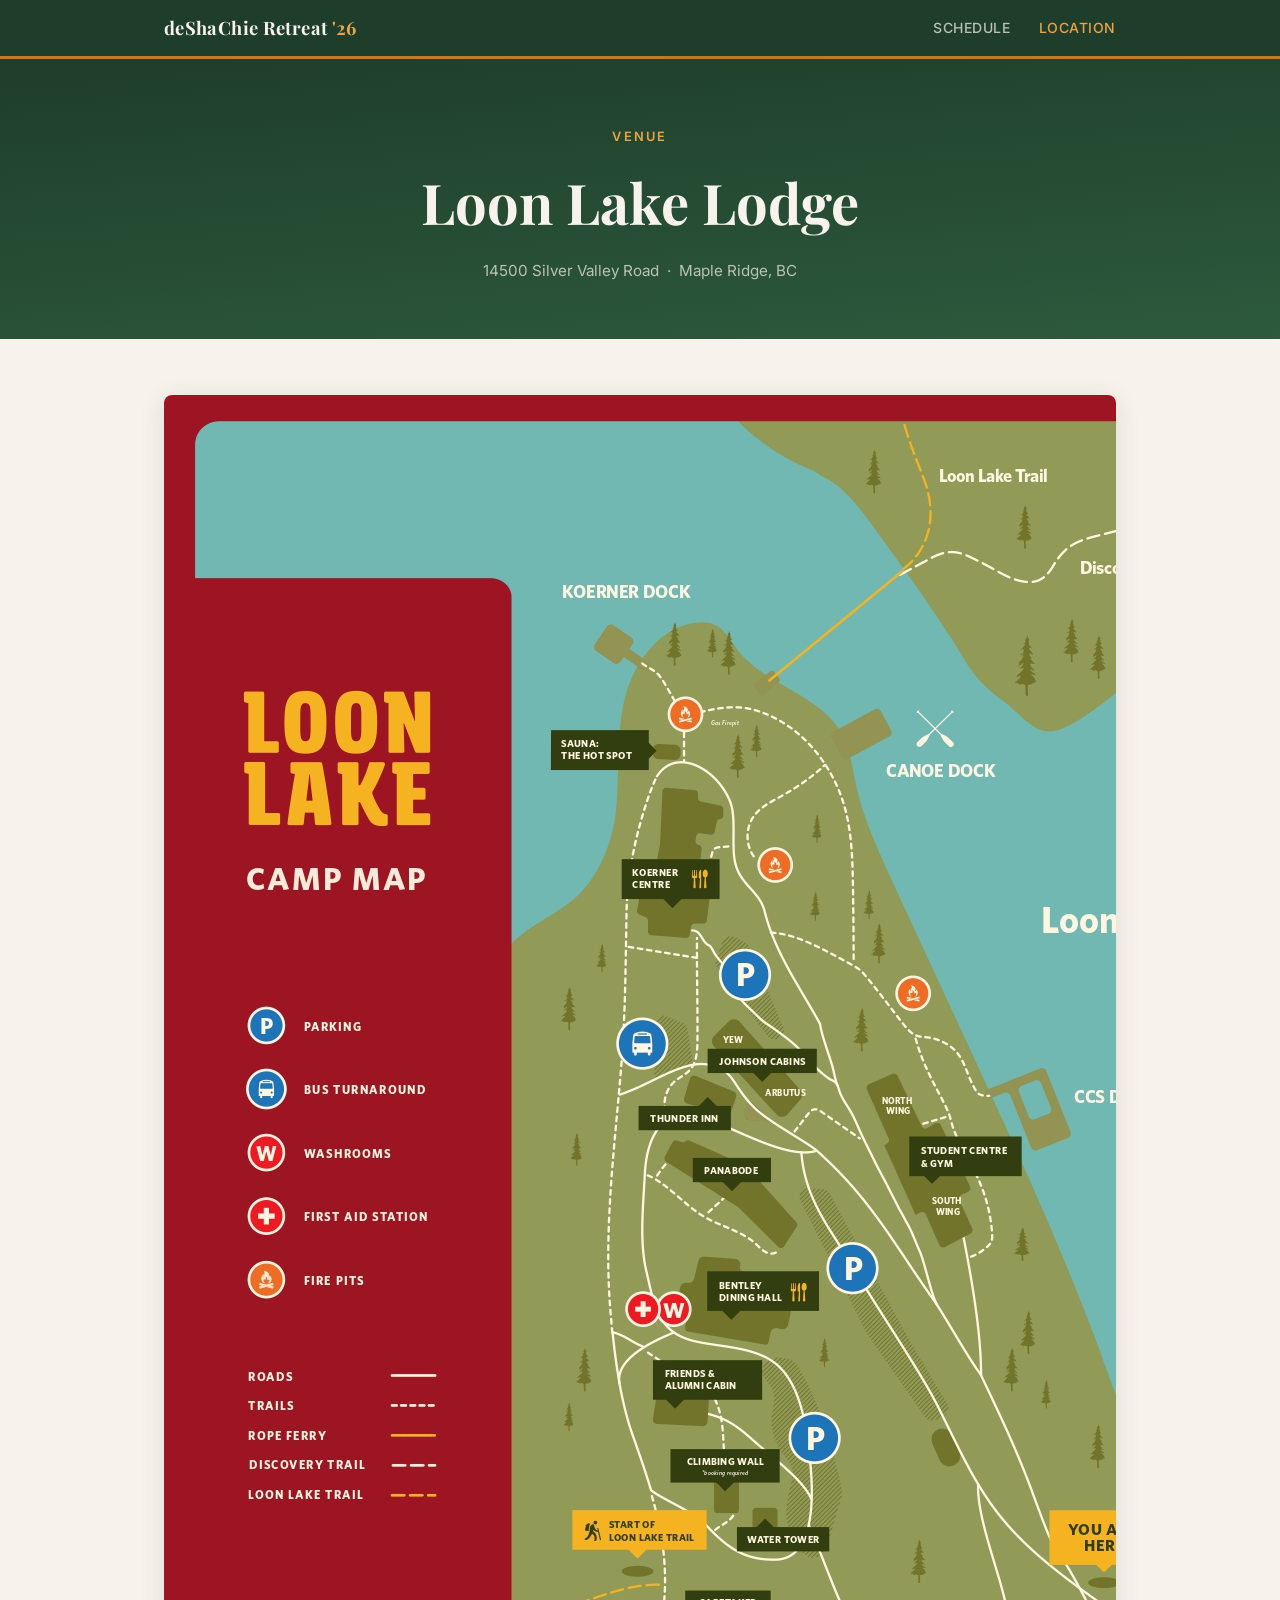
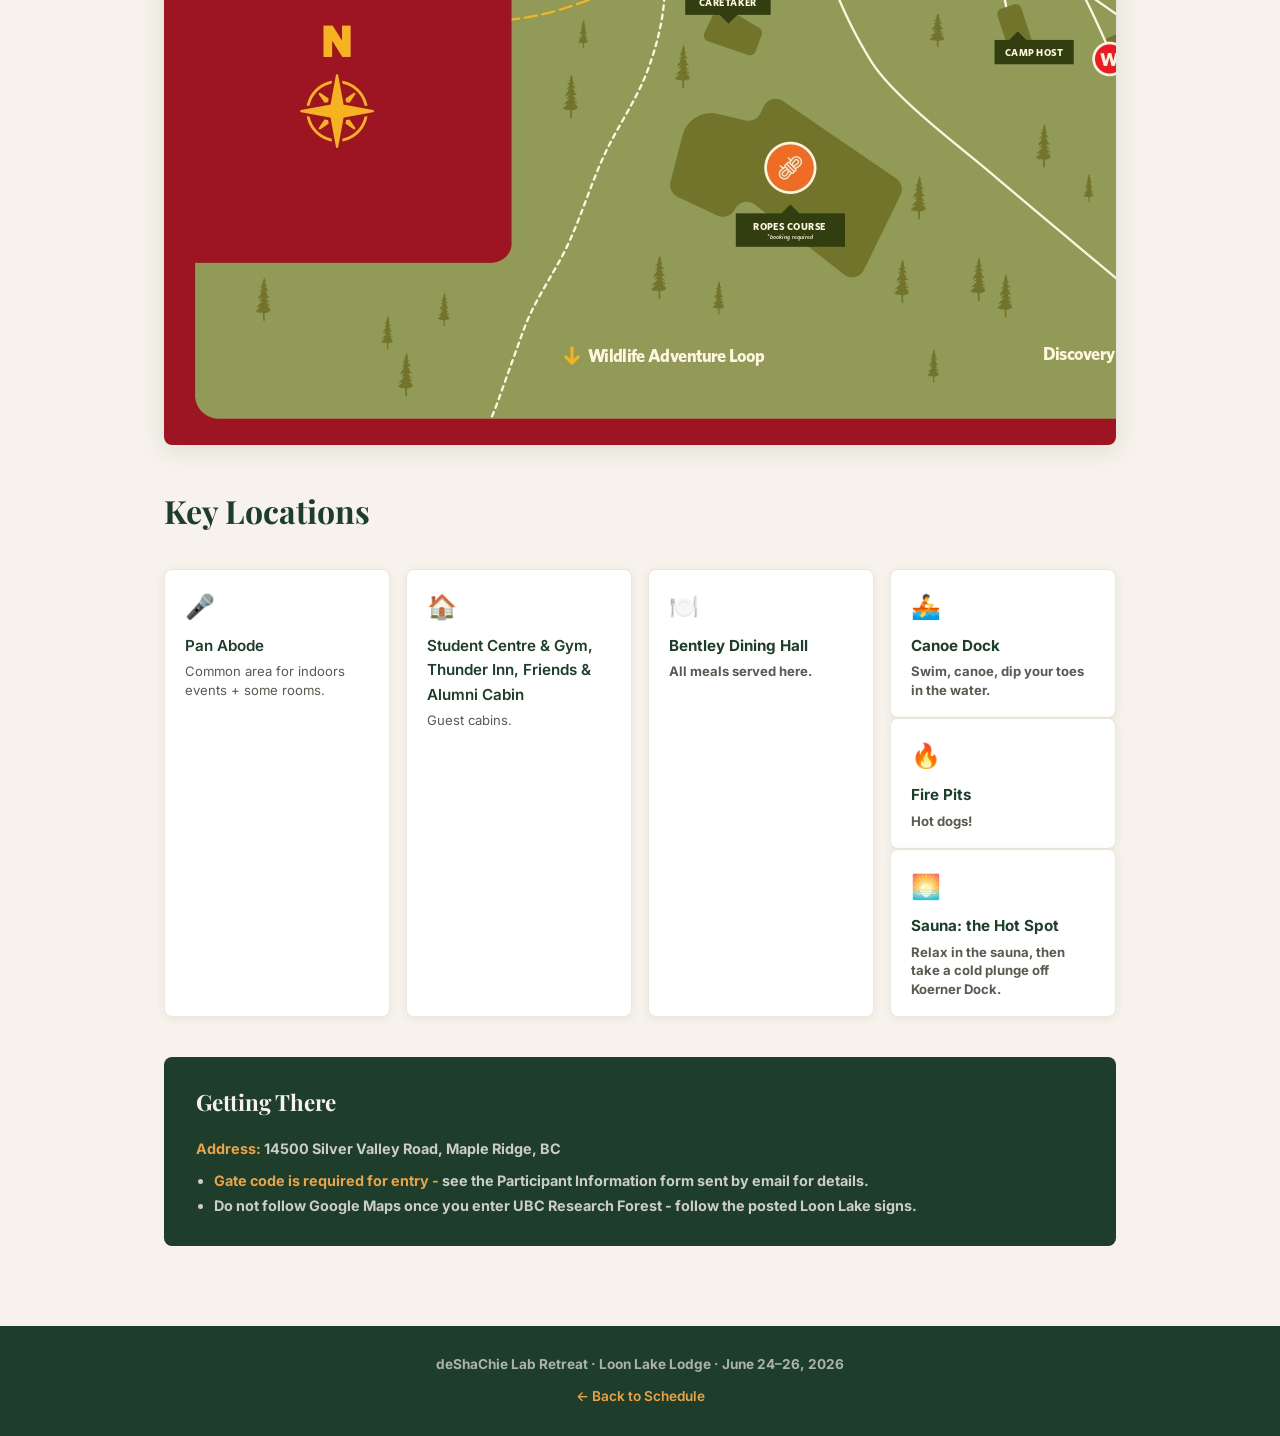
==== commit 6d3161f4: "map" ====
--- a/map.html
+++ b/map.html
@@ -34,10 +34,6 @@
       <div class="site-image-wrap">
         <!-- Replace "images/site-map.jpg" with your own map image filename -->
         <img src="images/site-map.jpg" alt="Site map of Loon Lake Lodge" class="site-image" style="display:none" onerror="this.style.display='none'; document.getElementById('map-placeholder').style.display='flex';" onload="this.style.display='block'; document.getElementById('map-placeholder').style.display='none';">
-        <div id="map-placeholder" class="map-placeholder">
-          <div class="map-placeholder-icon">🗺️</div>
-          <p class="map-placeholder-title">Add your site map image</p>
-          <p class="map-placeholder-text">Save your map image as <code>images/site-map.jpg</code><br>(or update the <code>src</code> in <code>map.html</code> to match your filename)</p>
         </div>
       </div>
     </div>
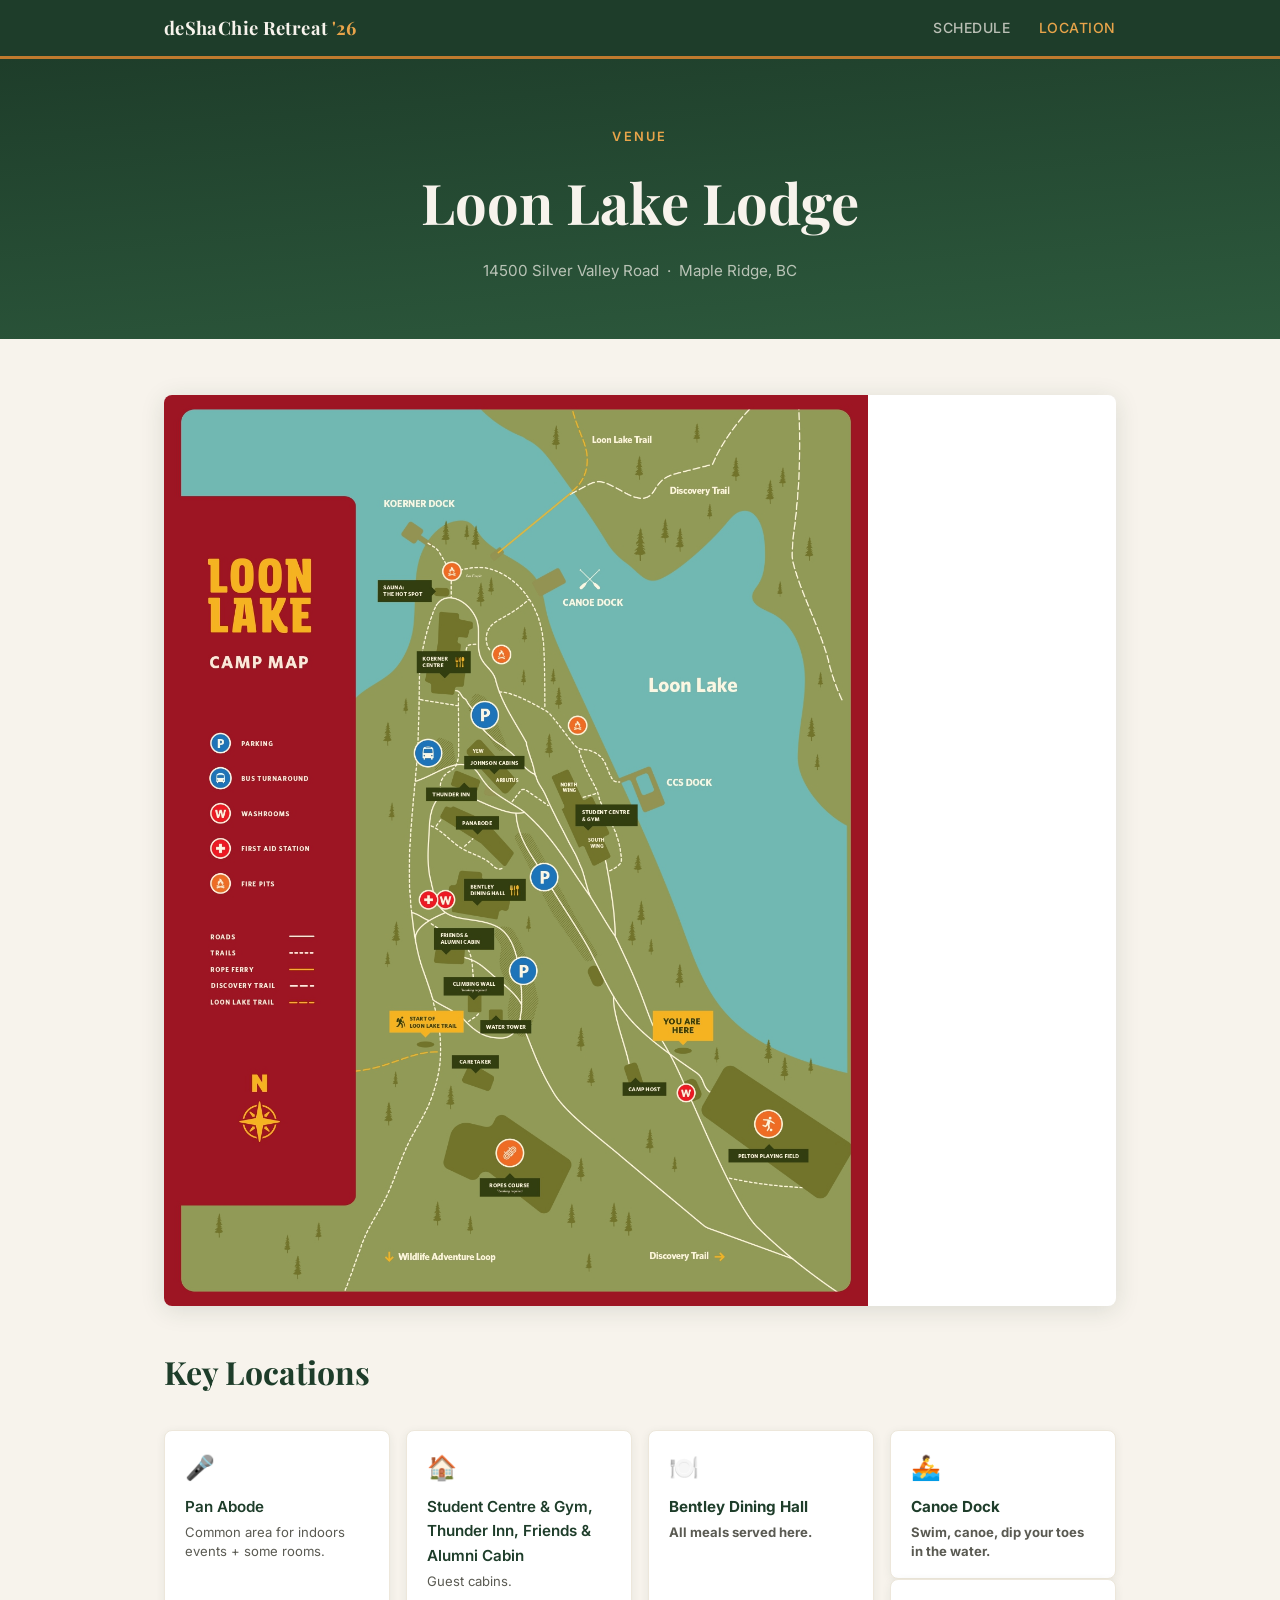
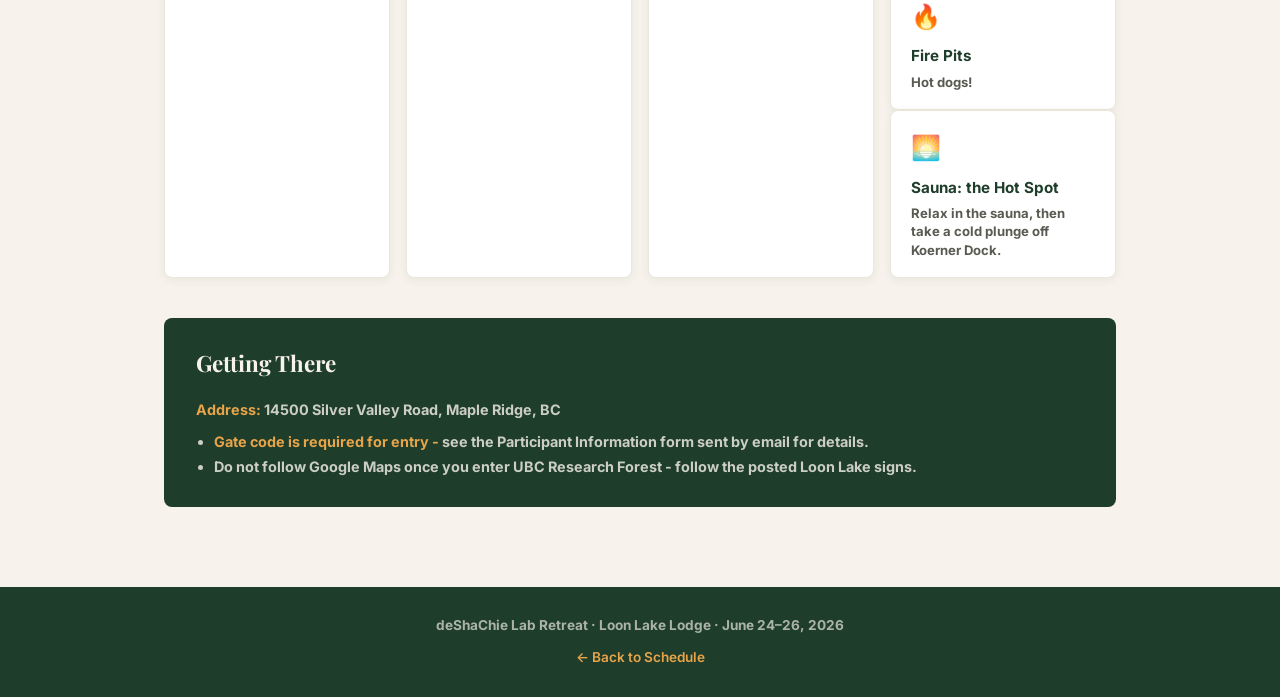
==== commit b07d5868: "map sizing" ====
--- a/map.html
+++ b/map.html
@@ -33,7 +33,7 @@
     <div class="map-wrap">
       <div class="site-image-wrap">
         <!-- Replace "images/site-map.jpg" with your own map image filename -->
-        <img src="images/site-map.jpg" alt="Site map of Loon Lake Lodge" class="site-image" style="display:none" onerror="this.style.display='none'; document.getElementById('map-placeholder').style.display='flex';" onload="this.style.display='block'; document.getElementById('map-placeholder').style.display='none';">
+        <img src="images/site-map.jpg" alt="Site map of Loon Lake Lodge" class="site-image" style="width:55vw; min-width: 330px; display:none" onerror="this.style.display='none'; document.getElementById('map-placeholder').style.display='flex';" onload="this.style.display='block'; document.getElementById('map-placeholder').style.display='none';">
         </div>
       </div>
     </div>
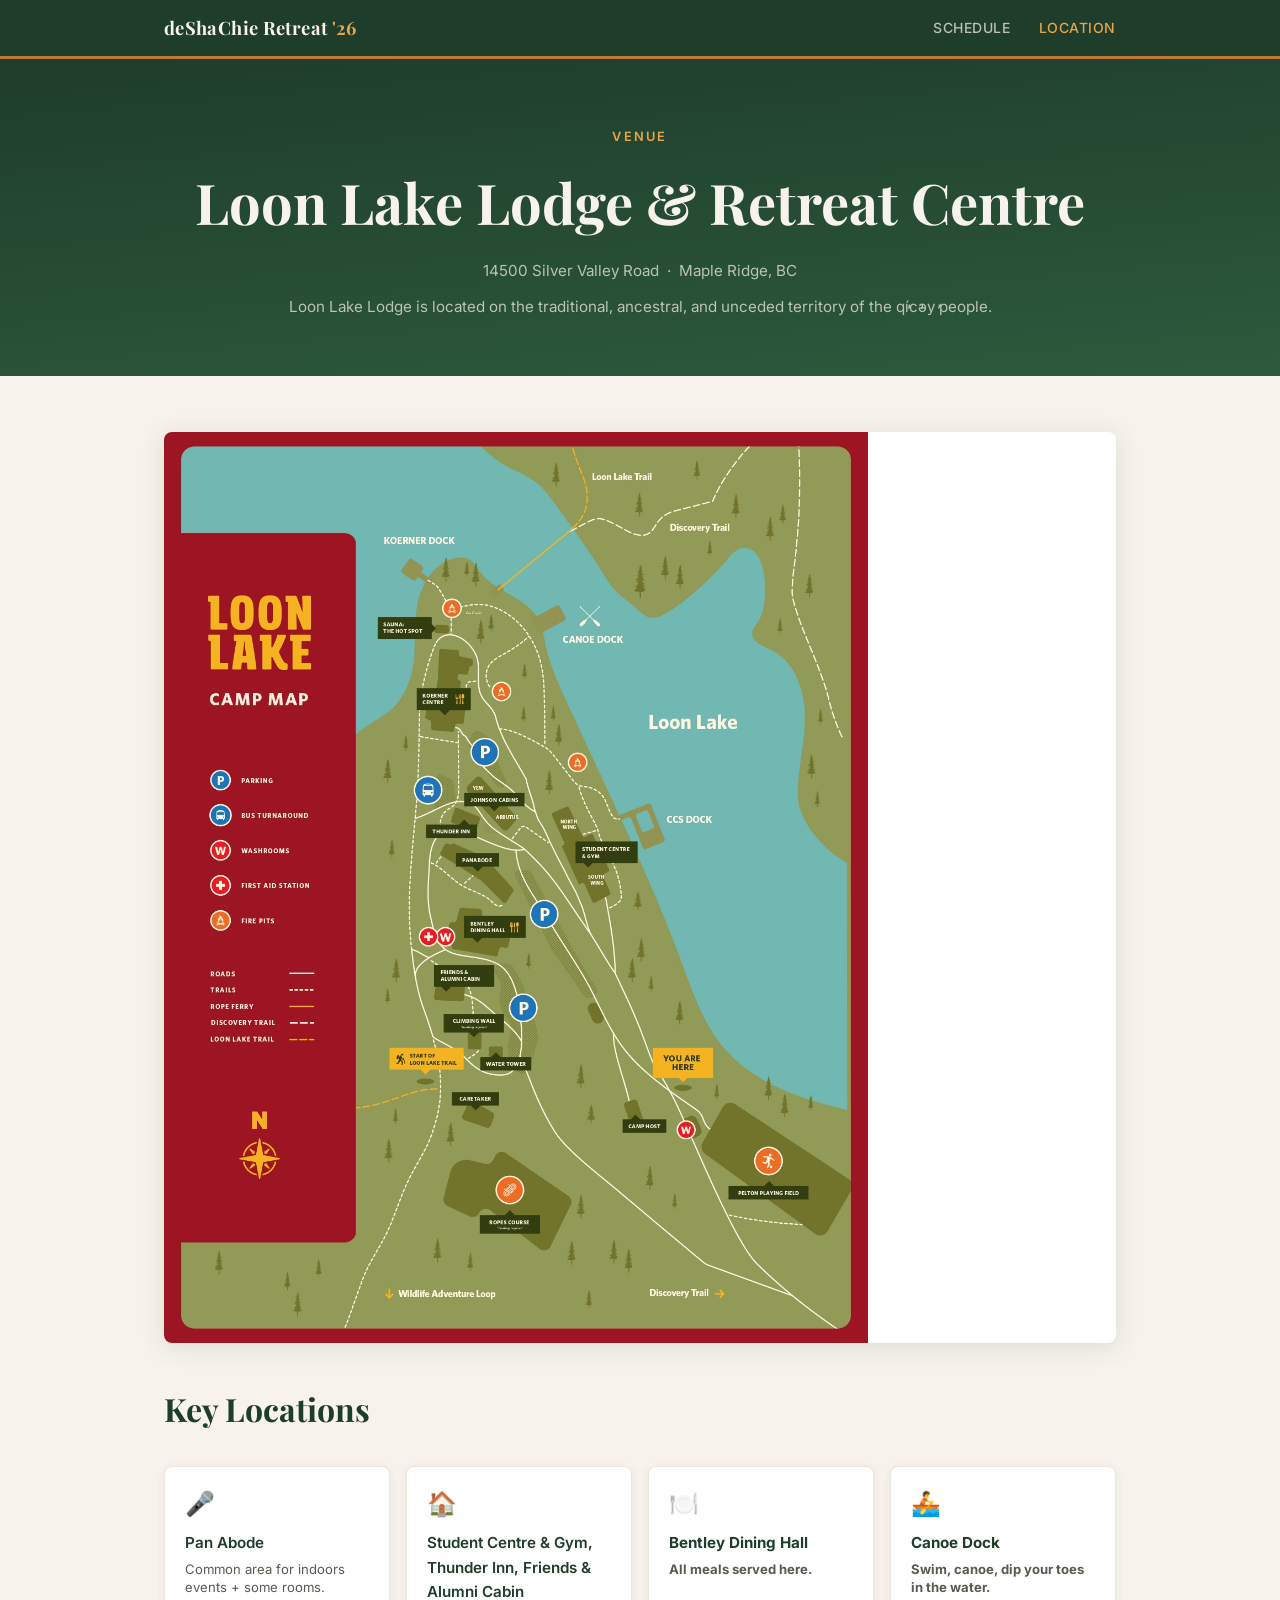
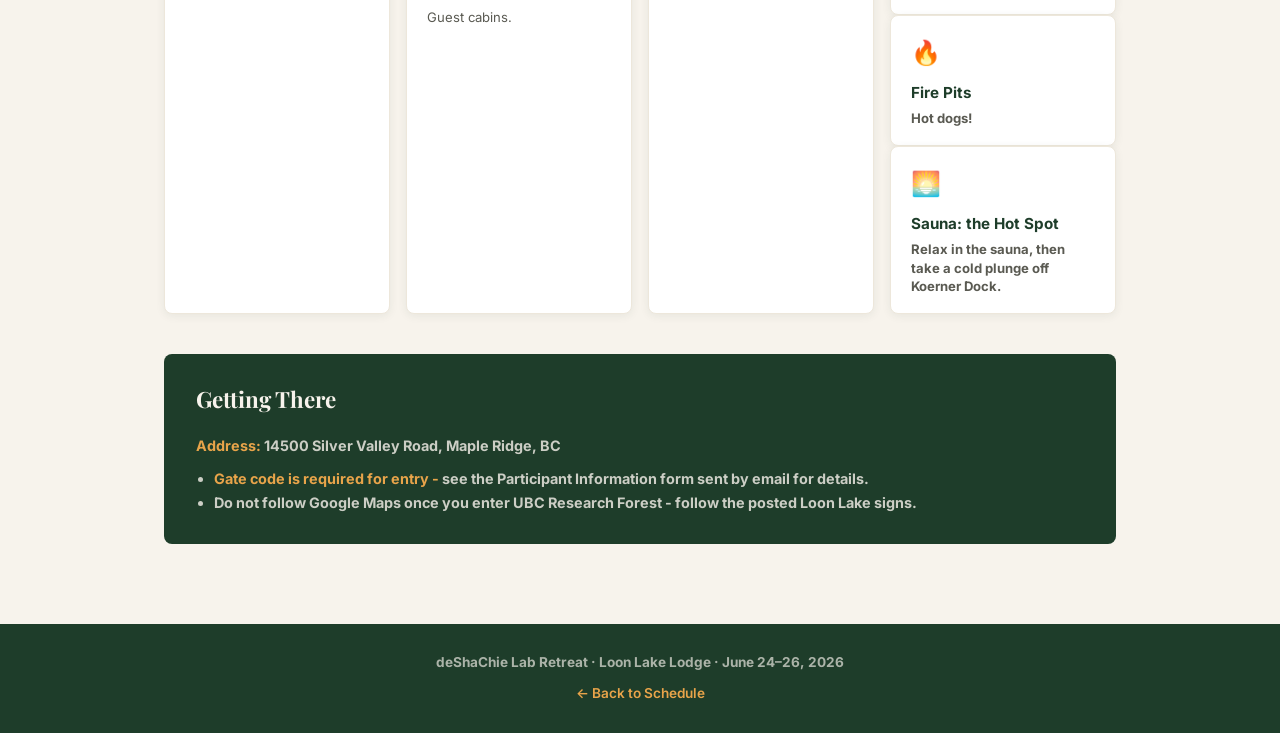
==== commit 56efabef: "reserach relay and land acknowledgement" ====
--- a/map.html
+++ b/map.html
@@ -23,8 +23,9 @@
   <!-- HERO -->
   <header class="map-hero">
     <p class="hero-eyebrow">Venue</p>
-    <h1>Loon Lake Lodge</h1>
+    <h1>Loon Lake Lodge & Retreat Centre</h1>
     <p>14500 Silver Valley Road &nbsp;·&nbsp; Maple Ridge, BC</p>
+    <p>Loon Lake Lodge is located on the traditional, ancestral, and unceded territory of the q̓íc̓əy̓ people.</p>
   </header>
 
   <main class="map-main">
@@ -33,7 +34,7 @@
     <div class="map-wrap">
       <div class="site-image-wrap">
         <!-- Replace "images/site-map.jpg" with your own map image filename -->
-        <img src="images/site-map.jpg" alt="Site map of Loon Lake Lodge" class="site-image" style="width:55vw; min-width: 330px; display:none" onerror="this.style.display='none'; document.getElementById('map-placeholder').style.display='flex';" onload="this.style.display='block'; document.getElementById('map-placeholder').style.display='none';">
+        <img src="images/site-map.jpg" alt="Site map of Loon Lake Lodge" class="site-image" style="width:55vw; min-width: 330px; display:none; overflow:scroll" onerror="this.style.display='none'; document.getElementById('map-placeholder').style.display='flex';" onload="this.style.display='block'; document.getElementById('map-placeholder').style.display='none';">
         </div>
       </div>
     </div>
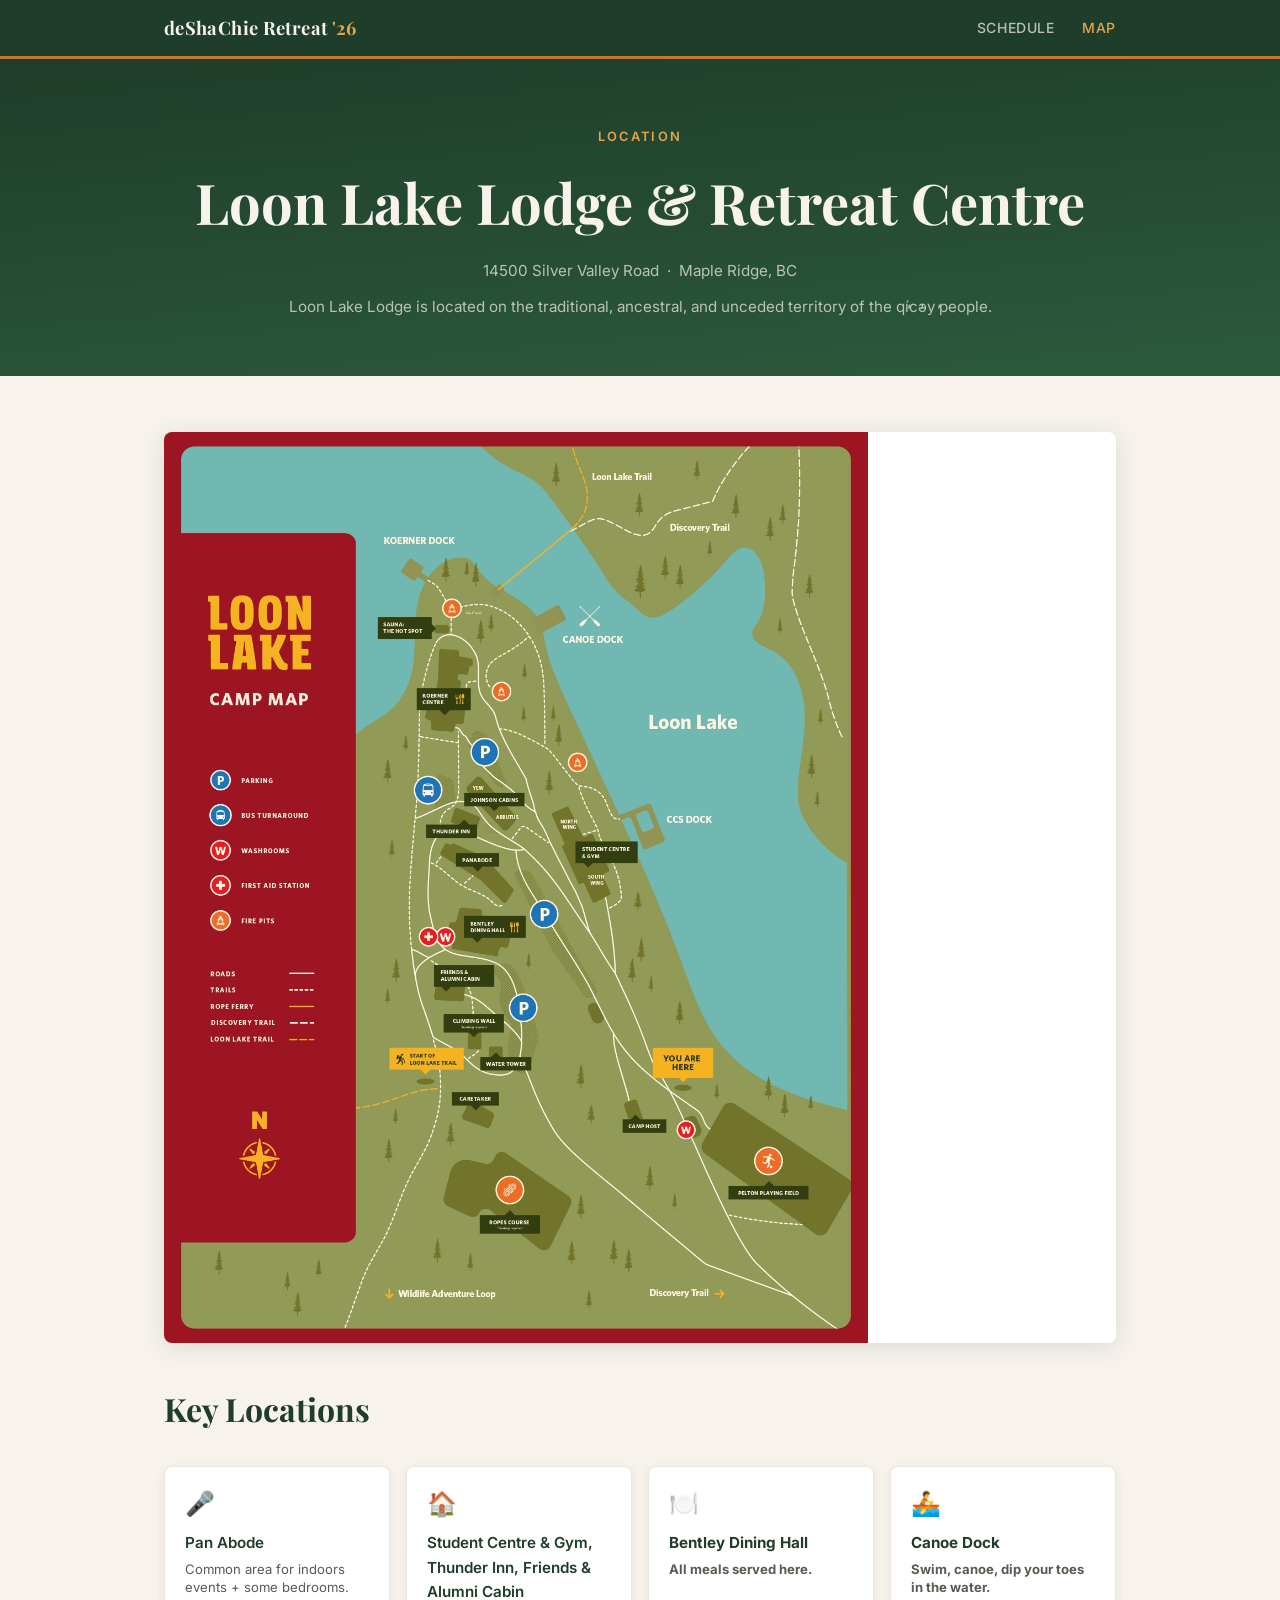
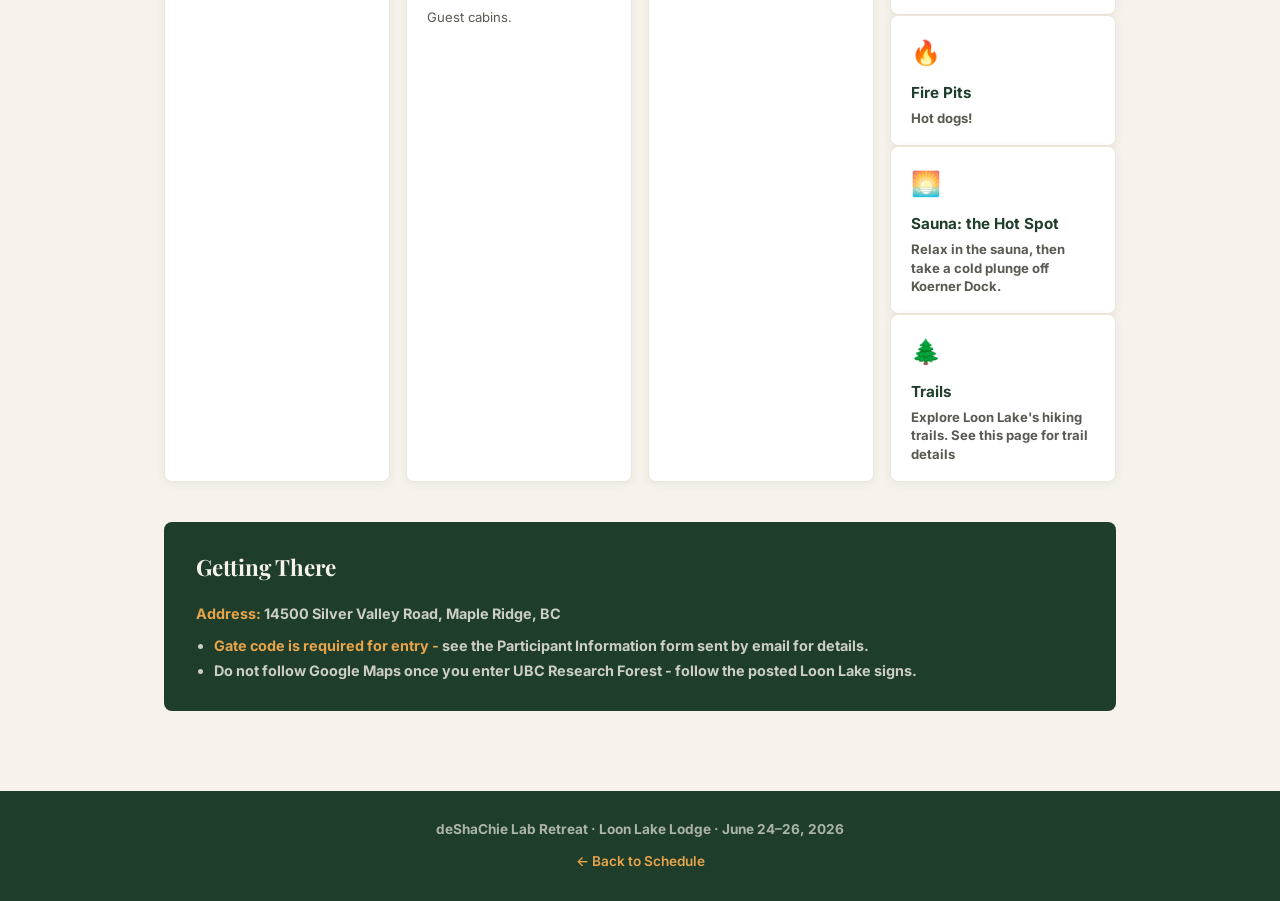
==== commit 260986e1: "event descriptions and maps" ====
--- a/map.html
+++ b/map.html
@@ -15,14 +15,14 @@
       <a href="index.html" class="nav-logo">deShaChie Retreat <span>'26</span></a>
       <div class="nav-links">
         <a href="index.html">Schedule</a>
-        <a href="map.html" class="active">Location</a>
+        <a href="map.html" class="active">Map</a>
       </div>
     </div>
   </nav>
 
   <!-- HERO -->
   <header class="map-hero">
-    <p class="hero-eyebrow">Venue</p>
+    <p class="hero-eyebrow">Location</p>
     <h1>Loon Lake Lodge & Retreat Centre</h1>
     <p>14500 Silver Valley Road &nbsp;·&nbsp; Maple Ridge, BC</p>
     <p>Loon Lake Lodge is located on the traditional, ancestral, and unceded territory of the q̓íc̓əy̓ people.</p>
@@ -46,7 +46,7 @@
       <div class="location-card">
         <div class="loc-icon">🎤</div>
         <div class="loc-name">Pan Abode</div>
-        <div class="loc-desc">Common area for indoors events + some rooms.</div>
+        <div class="loc-desc">Common area for indoors events + some bedrooms.</div>
       </div>
       <div class="location-card">
         <div class="loc-icon">🏠</div>
@@ -73,6 +73,11 @@
         <div class="loc-name"><strong>Sauna: the Hot Spot</div>
         <div class="loc-desc">Relax in the sauna, then take a cold plunge off Koerner Dock.</div>
       </div>
+      <div class="location-card">
+        <div class="loc-icon">🌲</div>
+        <div class="loc-name"><strong>Trails</div>
+        <div class="loc-desc">Explore Loon Lake's hiking trails. See <a href="https://loonlake.ubc.ca/hiking-trails">this page</a> for trail details</div>
+      </div>
     </div>
 
     <!-- DIRECTIONS -->
